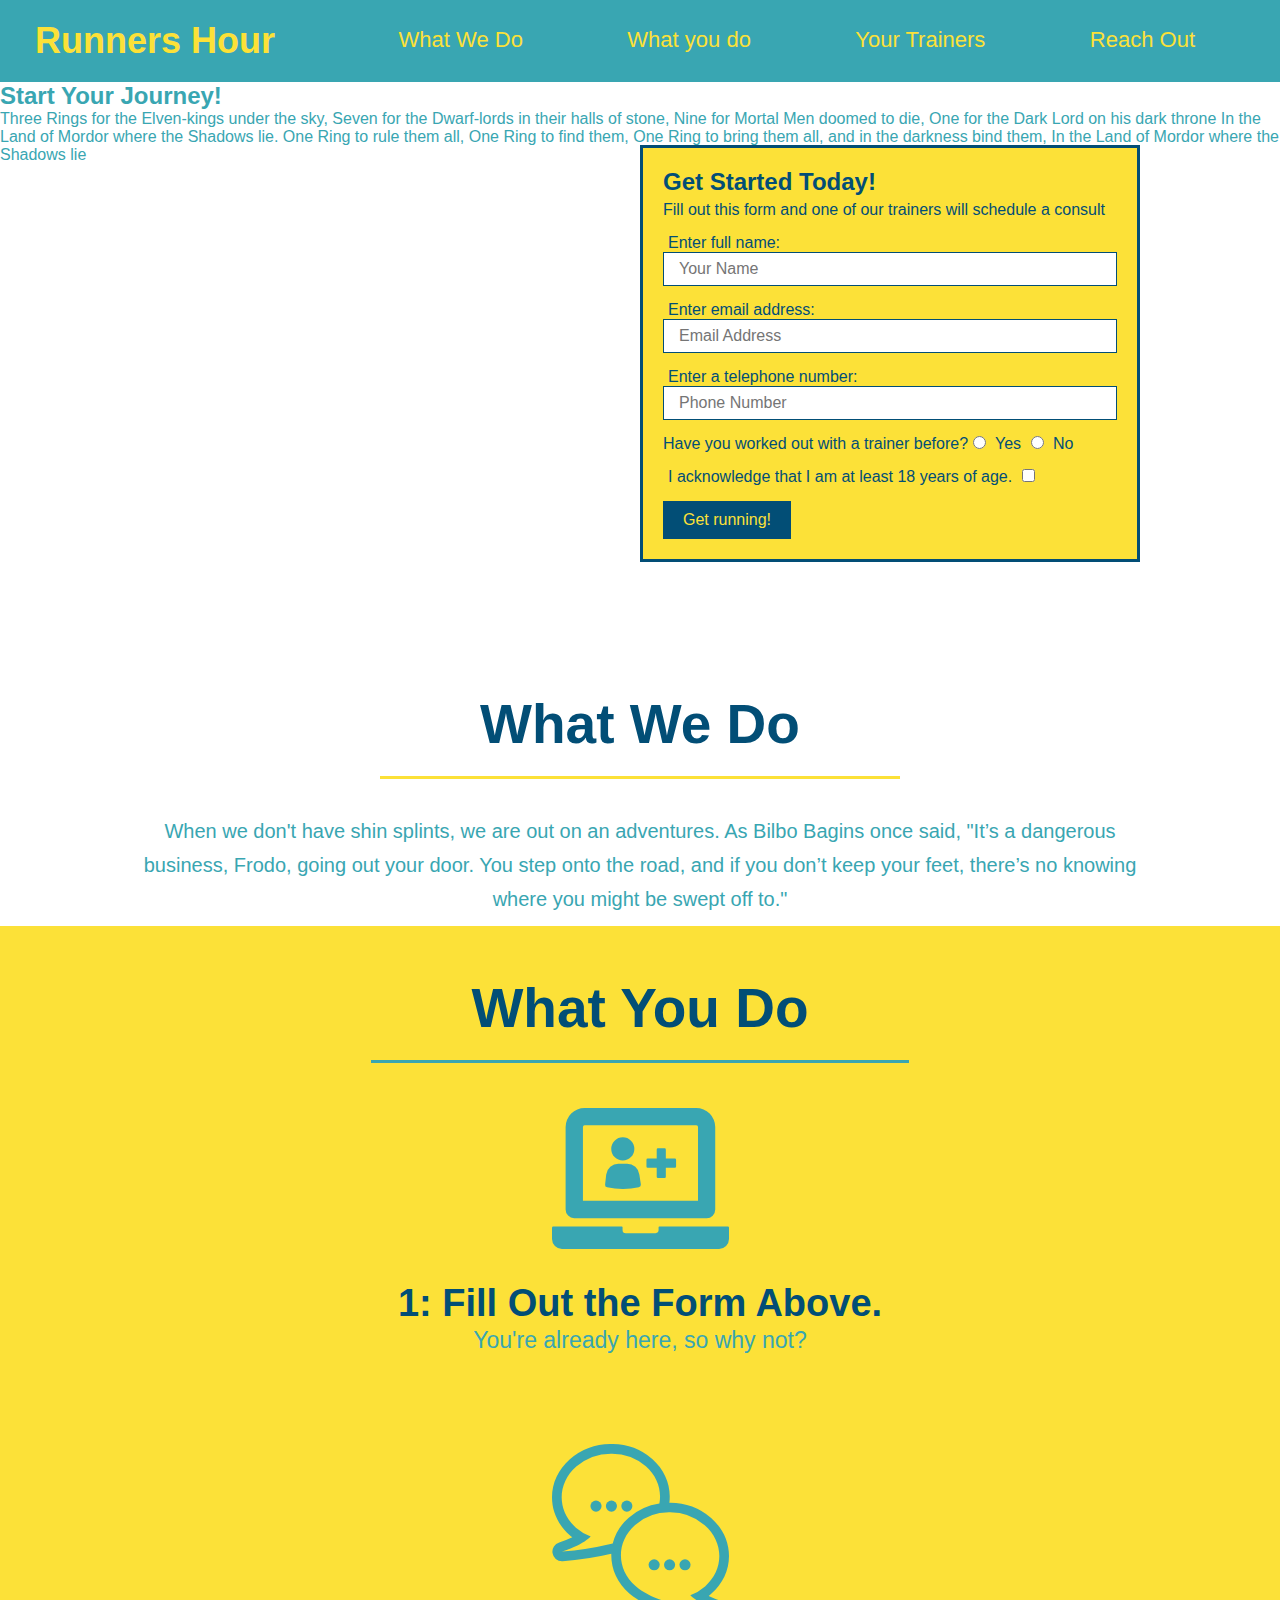
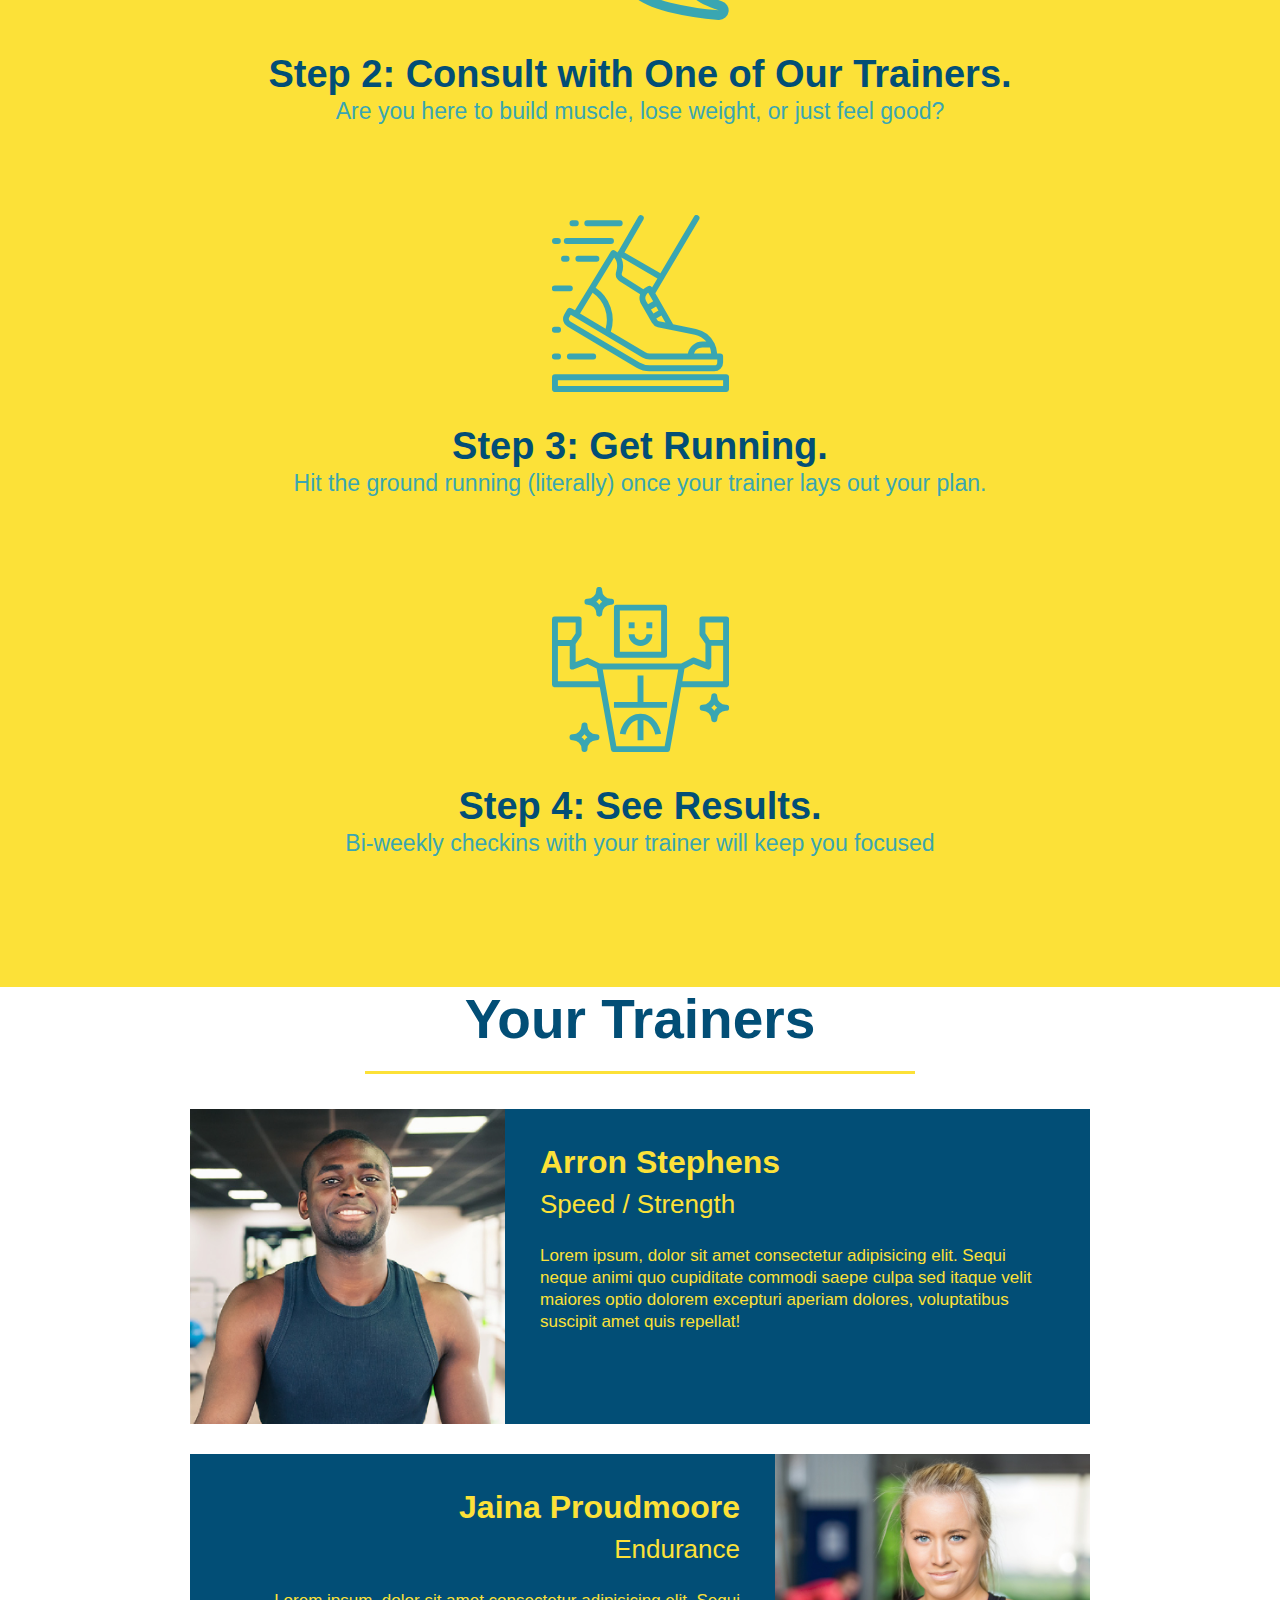
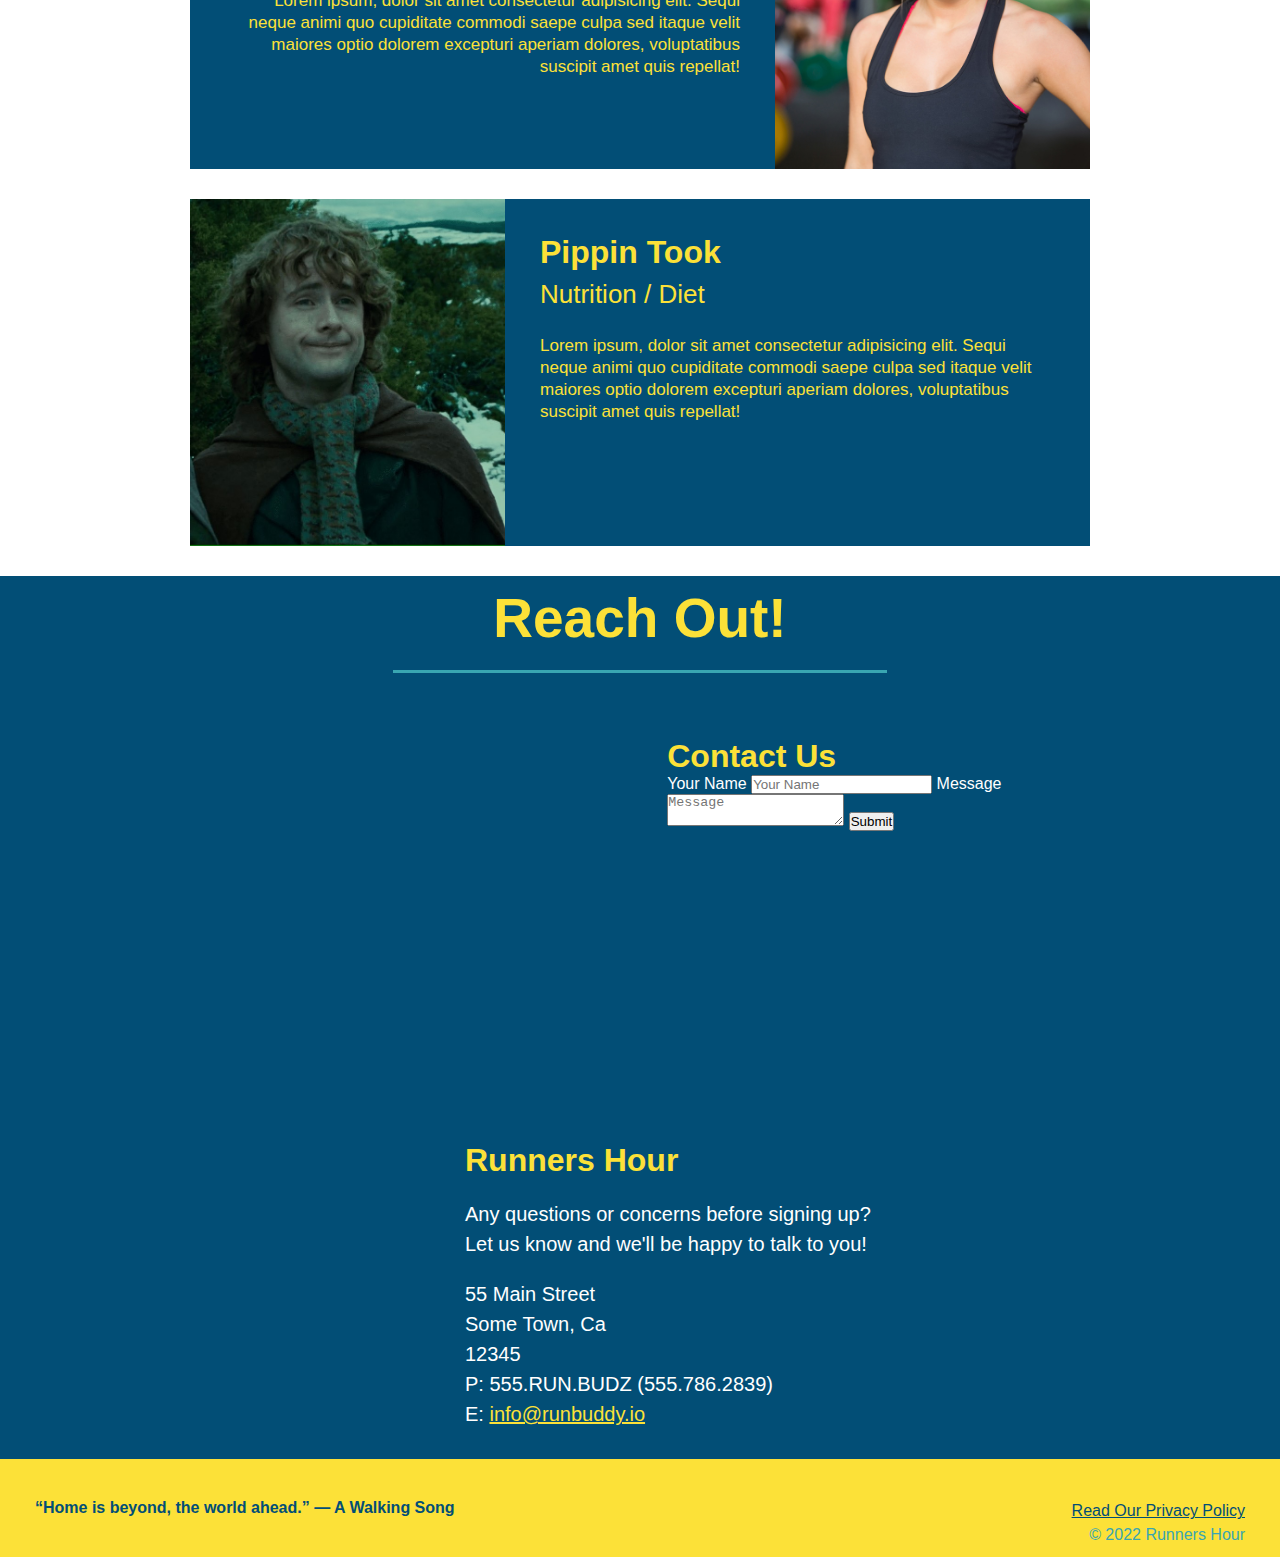
==== index.html @ b9412f2b "add flexbox to header" ====
<!DOCTYPE html>
<html lang="en-US">

  <head>
    <meta charset="UTF-8">
    <title>Runners Hour</title>
    <link rel="stylesheet" href="./assets/css/runStyle.css">
  </head>
  
  <body>
    <header>
      <h1 class="logo" id="runnersHour"><a href="#runnersHour">Runners Hour</a></h1>
      <nav class="nav-bar">
        <!-- Unordered list element -->
        <ul class="nav-links">
          <!-- List item element-->
          <li> <a href="#whatWeDo">What We Do</a></li>
          <li> <a href="#whatYouDo">What you do</a></li>
          <li> <a href="#yourTrainers">Your Trainers</a> </li>
          <li> <a href="#reachOut">Reach Out</a> </li>
        </ul>
      </nav>     
    </header>
    
    <!-- Hero Section-->
    <section class="hero">

      <!--Section added to be left of Hero Form-->
      <div class="hero-cta">
        <h2>Start Your Journey!</h2>
        <p>
          Three Rings for the Elven-kings under the sky, Seven for the Dwarf-lords in their halls of stone, Nine for Mortal Men doomed to die, One for the Dark Lord on his dark throne In the Land of Mordor where the Shadows lie. One Ring to rule them all, One Ring to find them, One Ring to bring them all, and in the darkness bind them, In the Land of Mordor where the Shadows lie
        </p>
      </div>


      <div class="heroForm">
        <h3>Get Started Today!</h3>
        <p>Fill out this form and one of our trainers will schedule a consult</p>
        <!-- Add form element -->
        <form>
          <label for="name">Enter full name:</label>
          <input type="text" placeholder="Your Name" name="name" id="name" class="form-input" />
          <label for="email">Enter email address:</label>
          <input type="text" placeholder="Email Address" name="email" id="email" class="form-input"/>
          <label for="phone">Enter a telephone number:</label>
          <input type="text" placeholder="Phone Number" name="phone" id="phone"class="form-input"/>
          <p>
            Have you worked out with a trainer before?
            <input type="radio" name="trainer-confirm" id="trainer-yes" />
            <label for="trainer-yes">Yes</label>
            <input type="radio" name="trainer-confirm" id="trainer-no" />
            <label for="trainer-no">No</label>
          </p>
          <p>
            <label for="checkbox" >
              I acknowledge that I am at least 18 years of age.
            </label>
            <input type="checkbox" name="age-confirm" id="checkbox" />
          </p>
          <button type="submit">
            Get running!
          </button>
        </form>
      </div>
    </section>
    <!-- End Hero Form section-->
    


    <section class="intro" id="whatWedo">
      <h2 class="sectionTitle primaryBorder">What We Do</h2>
      <p>When we don't have shin splints, we are out on an adventures. As Bilbo Bagins once said, "It’s a dangerous business, Frodo, going out your door. You step onto the road, 
        and if you don’t keep your feet, there’s no knowing where you might be swept off to."
      </p>
    </section>
    
    <!-- Begin What you do Section -->
    <section class="steps" id="whatYoudo">
      <h2 class="sectionTitle secondaryBorder">What You Do</h2>
      <div>
        <img src="./assets/images/step-1.svg" alt="Step 1" />
        <h3><span> 1: Fill Out the Form Above.</span></h3>
        <p>You're already here, so why not?</p>
      </div>
    
      <div>
        <img src="./assets/images/step-2.svg" alt="Step 2" />
        <h3><span>Step 2: Consult with One of Our Trainers.</span></h3>
        <p>Are you here to build muscle, lose weight, or just feel good?</p>
      </div>
    
      <div>
        <img src="./assets/images/step-3.svg" alt="Step 3" />
        <h3><span>Step 3: Get Running.</span></h3>
        <p>Hit the ground running (literally) once your trainer lays out your plan.</p>
      </div>
    
      <div>
        <img src="./assets/images/step-4.svg" alt="Step 4" />
        <h3><span>Step 4: See Results.</span></h3>
        <p>Bi-weekly checkins with your trainer will keep you focused</p>
      </div>
    </section>
    <!--End What you Do -->

    <!--Begin Trainers Section-->
    <section class="trainers" id="yourTrainers">
      <h2 class="sectionTitle primaryBorder">Your Trainers</h2>
      
      <!-- Trainer 1-->
      <article class="trainer">
        <img src="./assets/images/trainer-1.jpg" alt="Arron Stephens in his workout clothes, ready to pump iron" />
        <div class="trainer-bio textLeft">
          <h3>Arron Stephens</h3>
          <h4>Speed / Strength</h4>
          <p>
            Lorem ipsum, dolor sit amet consectetur adipisicing elit. Sequi neque animi quo cupiditate commodi saepe culpa sed
            itaque velit maiores optio dolorem excepturi aperiam dolores, voluptatibus suscipit amet quis repellat!
          </p>
        </div>
      </article>
      
      <!-- Trainer 2-->
      <article class="trainer">
        <div class="trainer-bio textRight">
          <h3>Jaina Proudmoore</h3>
          <h4>Endurance</h4>
          <p>
            Lorem ipsum, dolor sit amet consectetur adipisicing elit. Sequi neque animi quo cupiditate commodi saepe culpa sed
            itaque velit maiores optio dolorem excepturi aperiam dolores, voluptatibus suscipit amet quis repellat!
          </p>
        </div>
        <img src="./assets/images/trainer-2.jpg" alt="Jaina Proudmoore is here to help, ready to run" />
      </article>
      
      <!-- Trainer 3-->
      <article class="trainer">
        <img src="./assets/images/trainer-4.jpg" alt="Pippin judging your daily meal routine" />
        <div class="trainer-bio textLeft">
          <h3>Pippin Took</h3>
          <h4>Nutrition / Diet</h4>
          <p>
            Lorem ipsum, dolor sit amet consectetur adipisicing elit. Sequi neque animi quo cupiditate commodi saepe culpa sed
            itaque velit maiores optio dolorem excepturi aperiam dolores, voluptatibus suscipit amet quis repellat!
          </p>
        </div>
      </article>
    </section>
    <!--End Trainer Section-->

    <!-- Begin Contact Section, Reachout id my-projects-->
    <section class="contact" id="reachOut">
      <h2 class="sectionTitle secondaryBorder">Reach Out!</h2>
      <div class="contactInfo">

        <!--Interactive Map-->
        <iframe src="https://www.google.com/maps/embed?pb=!1m18!1m12!1m3!1d3147.1079747227936!2d-120.42364418397035!3d37.92790791110593!2m3!1f0!2f0!3f0!3m2!1i1024!2i768!4f13.1!3m3!1m2!1s0x8090c49129b6ac57%3A0xb56c7eb95a2cd8bd!2sMain%20St%2C%20California%2095327!5e0!3m2!1sen!2sus!4v1616426329495!5m2!1sen!2sus" 
        width="400" 
        height="400" 
        style="border:0;" 
        allowfullscreen="" 
        loading="lazy">
        </iframe>

        <!--Section for us to contact-->
        <div class="contact-form">
          <h3>Contact Us</h3>
          <form>
             <label for="contact-name">Your Name</label>
             <input type="text" id="contact-name" placeholder="Your Name" />
        
             <label for="contact-message">Message</label>
             <textarea id="contact-message" placeholder="Message"></textarea>
        
             <button type="submit">Submit</button>
            </form>
        </div>
        
        <!--Contact Info-->
        <div>        
          <h3>Runners Hour</h3>
          <p>
            Any questions or concerns before signing up?
          <br />
          Let us know and we'll be happy to talk to you!
          </p>
          <address>
            55 Main Street <br/>
            Some Town, Ca <br/>
            12345<br />
            P: 555.RUN.BUDZ (555.786.2839)<br/>
            E: <a href="mailto:info@runbuddy.io">info@runbuddy.io</a>
          </address>
        </div>

      </div>
    </section>
    <!--End Contact Section-->

    <footer class="footer">
      <h3>“Home is beyond, the world ahead.” — A Walking Song</h3>
      <div>
        <a href="./privacyPolicy.html">Read Our Privacy Policy</a><br />
        &copy; 2022 Runners Hour
      </div>
    </footer>


  </body>

</html>
---- assets/css/runStyle.css ----
/* General format */
* {
  margin: 0;
  padding: 0;
  box-sizing: border-box;
  }


body {
  /* more on this crazy alphanumerical value in a minute! */
  color: #39a6b2;
  font-family: Helvetica, Arial, sans-serif;
}
/*For navagation Bar*/


header {
  padding: 20px 35px;
  background-color: #39a6b2;
  overflow: auto;
  display: flex;
  justify-content: space-between;
  flex-wrap: wrap;
}
header a {
  text-decoration: none;
  color: #fce138;
}

header nav {
  margin: 7px 0;
}

header nav ul li {
  display: inline;
}

header nav ul li a {
  margin: 0 30px;
  font-weight: lighter;
  font-size: 22px;
}

header h1 {
      font-weight: bold;
      font-size: 36px;
      color: #fce138;
      margin: 0;
      
    }



/*Navagation bar pointer and hover*/    
.logo {
cursor: pointer;
}
.nav-links{
    list-style: none;
}
.nav-links li {
    display: inline-block;
    padding: 0px 20px;
}
.nav-links li a {
    transition: all 0.3s ease 0s;
}
.nav-links li a:hover {
    color: #0088a9;
}


/* End Navagation bar*/

/*Hero Section formating*/

.hero {
  background-image: url("C:/Users/Alex_/Desktop/Boot Camp/First-Repo/assets/images/hero-bg.jpg");
  height: 600px;
  background-size: cover;
  background-position: center;
  position: relative;
}

/* Hero Form */
.heroForm{
  border: 3px solid #024e76;
  background-color: #fce138;
  padding: 20px;
  width: 500px;
  color: #024e76;
  position: absolute;
  bottom: 120px;
  right: 140px;
}
.heroForm h3 {
  font-size: 24px;
  margin: 0;
}

.heroForm p {
  margin: 5px 0 15px 0;
}

.form-input {
  border: 1px solid #024e76;
  display: block;
  padding: 7px 15px;
  font-size: 16px;
  color: #024e76;
  width: 100%;
  margin-bottom: 15px;
}

.heroForm label {
  margin: 0 5px;
}

.heroForm button {
  color: #fce138;
  background-color: #024e76;
  border: none;
  padding: 10px 20px;
  font-size: 16px;
  cursor: pointer;
  transition: all 0.3s ease 0s;
}

.heroForm button:hover {
  color: green;
}
/* End Hero form */

/*Body  formating */

/*what we do*/

.intro {
  text-align: center;
  overflow: auto;
  padding: 10px 10px;
}
  .intro p {
    line-height: 1.7;
    color: #39a6b2;
    width: 80%;
    font-size: 20px;
    margin: 0 auto;
  }
/*End What we do*/
.sectionTitle {
  font-size: 55px;
  color: #024e76;
  margin-bottom: 35px;
  padding: 0 100px 20px 100px;
  display: inline-block;
  border-bottom: 3px solid;
}

.primaryBorder {
  border-color: #fce138;
}

.secondaryBorder {
  border-color: #39a6b2;
}
/* What you do */

.steps {
  text-align: center;
  background: #fce138;
  padding: 50px 50px;
}
.steps div {
  margin-bottom: 80px;
}

.steps img {
  width: 15%;
  margin: 10px 0;
}

.steps h3 {
  color: #024e76;
  font-size: 46px;
  margin-top: 10px;
}

.steps p {
  color: #39a6b2;
  font-size: 23px;
}

.steps span {
  font-size: 38px;
}

/* Trainers */

.trainers {
  text-align: center;
}

.trainer {
  width: 900px;
  margin: 0 auto 30px auto;
  background: #024e76;
  color: #fce138;
  overflow: auto;
}

.trainer img {
  width: 35%;
  float: left;
}

.trainer-bio {
  padding: 35px;
  float: left;
  width: 65%;
}

.textLeft {
  text-align: left;
}

.textRight {
  text-align: right;
  
}

.trainer-bio h3 {
  font-size: 32px;
  margin-bottom: 8px;
}

.trainer-bio h4 {
  font-weight: lighter;
  font-size: 26px;
  margin-bottom: 25px;
}

.trainer-bio p {
  font-size: 17px;
  line-height: 1.3;
}

/* contact section */
.contact {
  text-align: center;
  background: #024e76;
  padding: 10px 10px;
}
.contact h2 {
  color: #fce138;
}

.contactInfo iframe {
  width: 400px;
  height: 400px;
}
.contactInfo div {
  width: 410px;
  display: inline-block;
  vertical-align: top;
  text-align: left;
  margin: 30px 0 0 60px;
  color: white;
}

.contactInfo h3 {
  color: #fce138;
  font-size: 32px;
}

.contactInfo p, .contactInfo address {
  margin: 20px 0;
  line-height: 1.5;
  font-size: 20px;
  font-style: normal;
}

.contactInfo a {
  color: #fce138;
}

/* REACH OUT STYLES END */


/* End Body formating */


/* Footer formating */
footer {
    background: #fce138;
    width: 100%;
    padding: 40px 35px;
  }

  footer h3 {
    display: inline;
    color: #024e76;
    font-size: 16px;
    margin: 0;
  }

  footer div {
    float: right;
    line-height: 1.5;
    text-align: right;
  }
  footer a {
    color: #024e76;
  }
/* End Footer*/
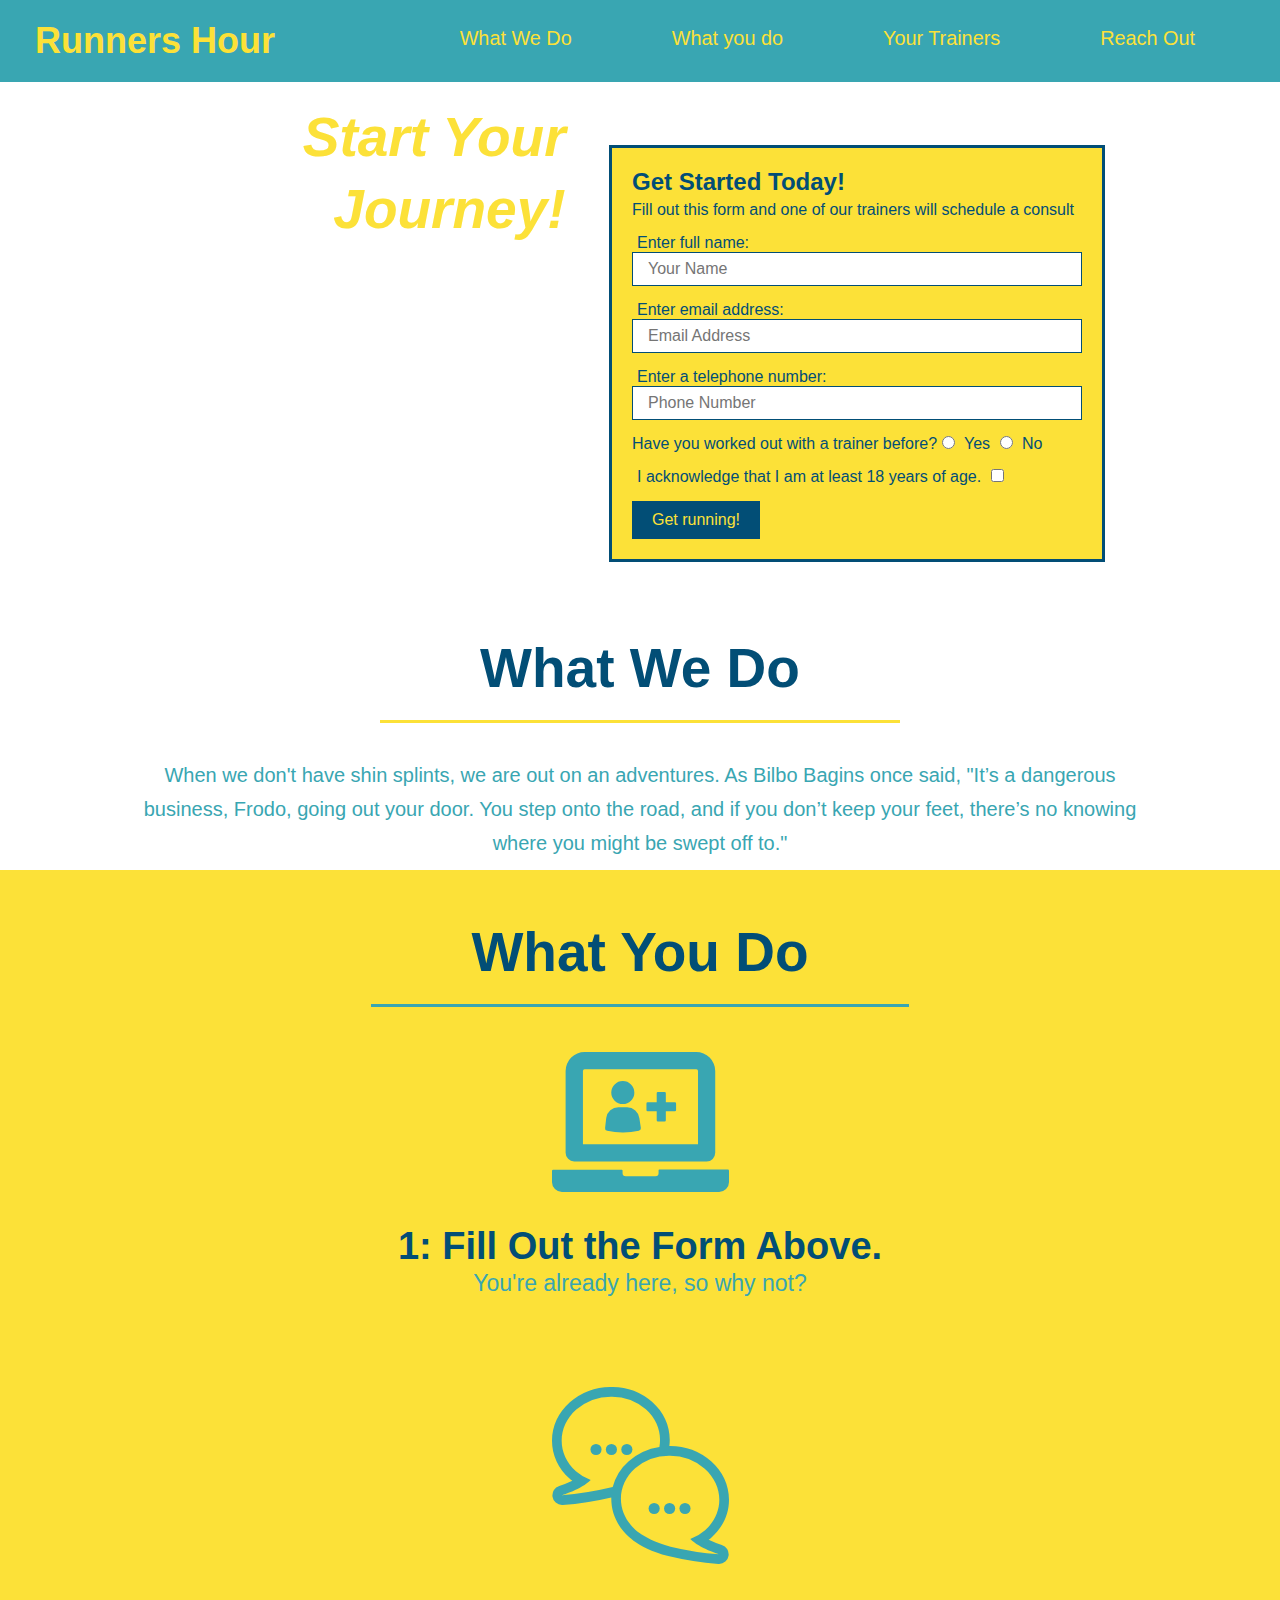
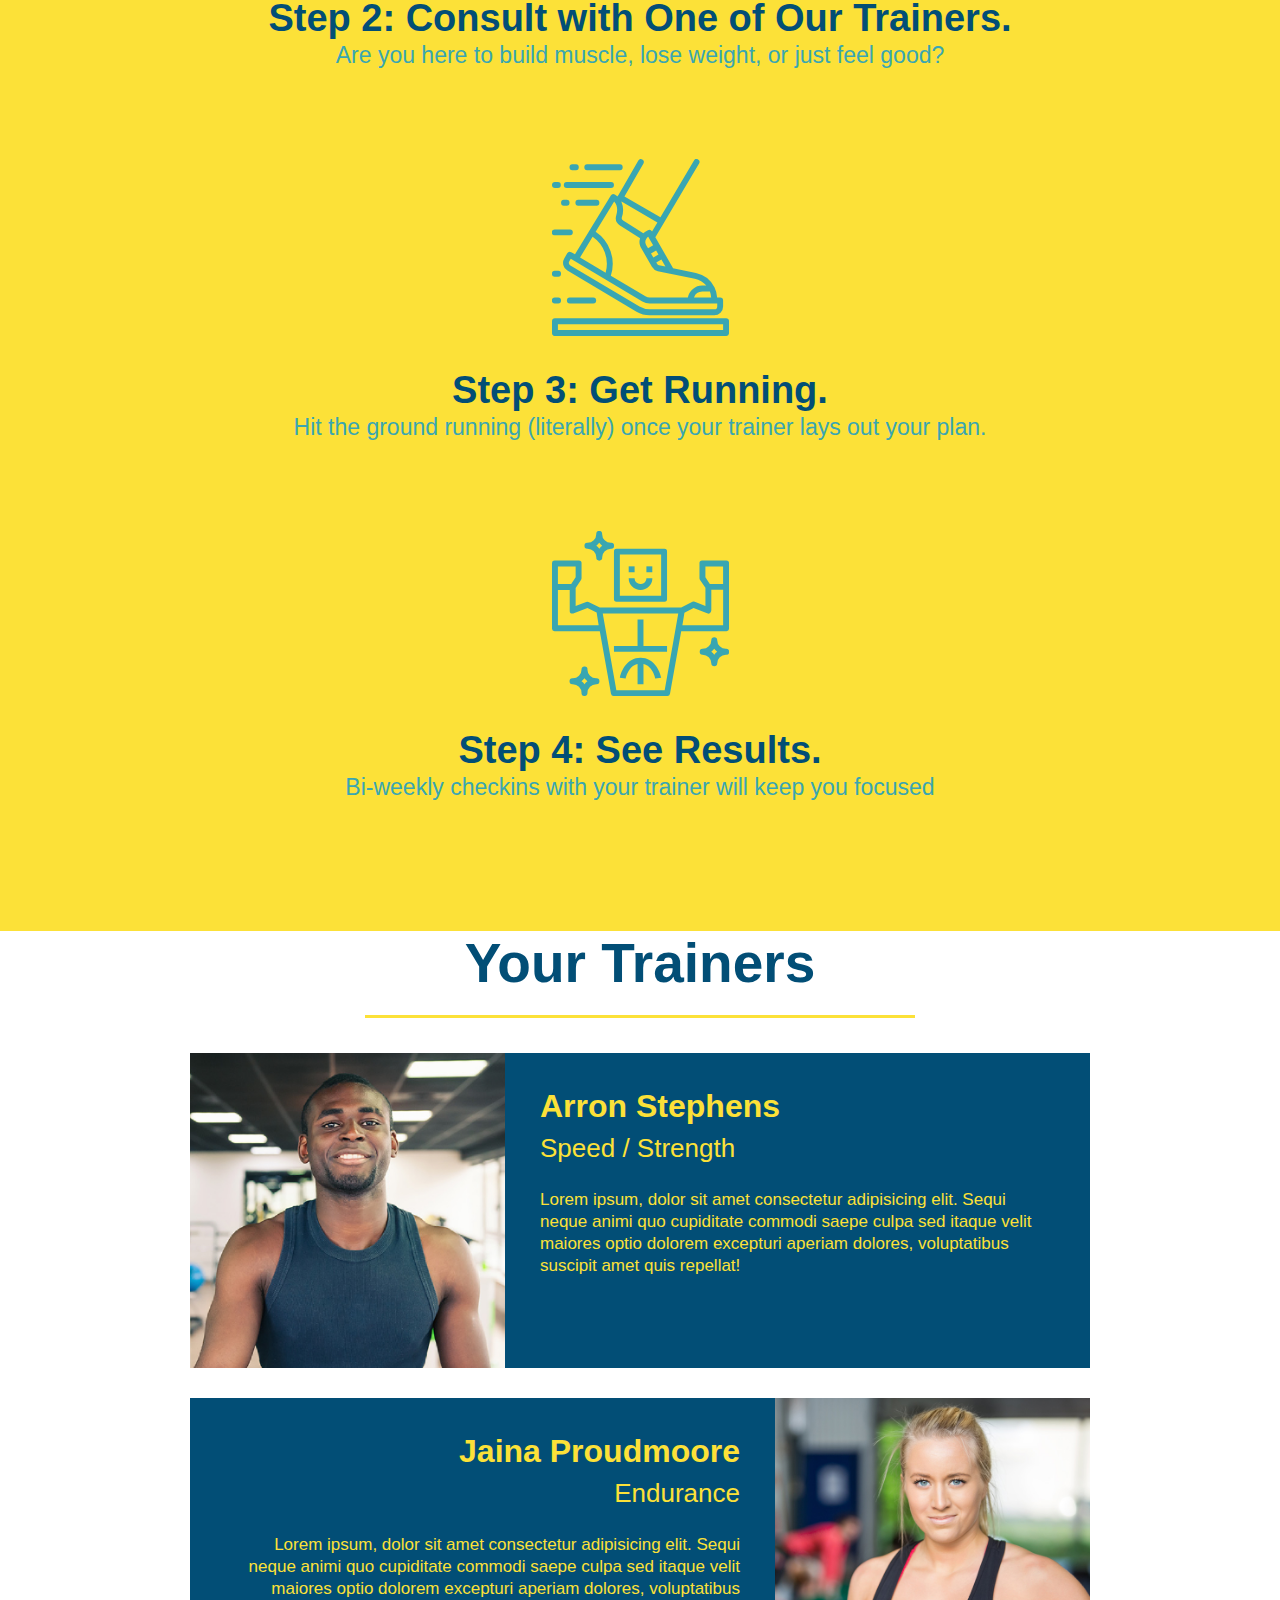
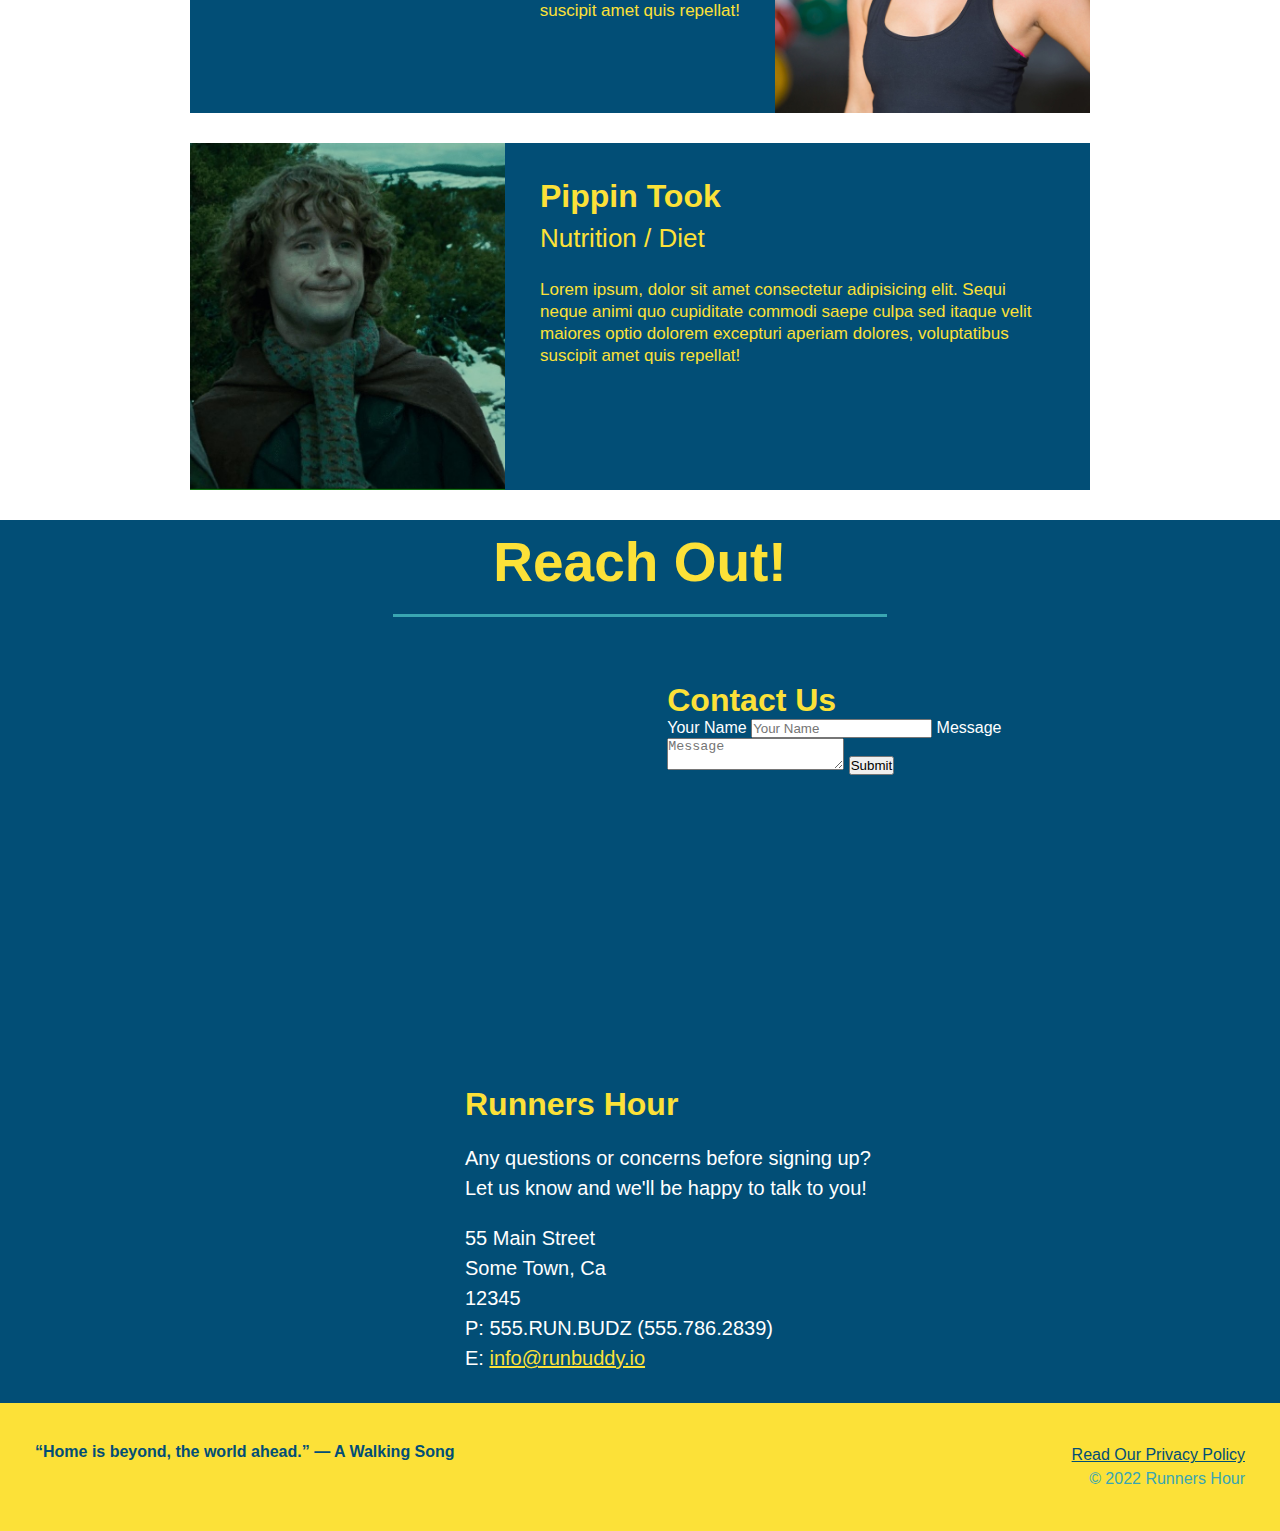
==== commit d5543fb1: "add flexbox to the hero" ====
--- a/index.html
+++ b/index.html
@@ -133,7 +133,7 @@
         </div>
         <img src="./assets/images/trainer-2.jpg" alt="Jaina Proudmoore is here to help, ready to run" />
       </article>
-      
+
       <!-- Trainer 3-->
       <article class="trainer">
         <img src="./assets/images/trainer-4.jpg" alt="Pippin judging your daily meal routine" />
@@ -199,7 +199,7 @@
     <!--End Contact Section-->
 
     <footer class="footer">
-      <h3>“Home is beyond, the world ahead.” — A Walking Song</h3>
+      <h2>“Home is beyond, the world ahead.” — A Walking Song</h2>
       <div>
         <a href="./privacyPolicy.html">Read Our Privacy Policy</a><br />
         &copy; 2022 Runners Hour
--- a/assets/css/runStyle.css
+++ b/assets/css/runStyle.css
@@ -31,14 +31,19 @@
   margin: 7px 0;
 }
 
-header nav ul li {
-  display: inline;
-}
+header nav ul {
+  display: flex;
+  flex-wrap: wrap;
+  justify-content: space-between;
+  align-items: center;
+  list-style: none;
+}
+
 
 header nav ul li a {
   margin: 0 30px;
   font-weight: lighter;
-  font-size: 22px;
+  font-size: 1.55vw;
 }
 
 header h1 {
@@ -76,22 +81,35 @@
 
 .hero {
   background-image: url("C:/Users/Alex_/Desktop/Boot Camp/First-Repo/assets/images/hero-bg.jpg");
-  height: 600px;
   background-size: cover;
   background-position: center;
-  position: relative;
-}
+  padding: 20px;
+  display: flex;
+  justify-content: center;
+  flex-wrap: wrap;
+}
+  .hero-cta {
+    width: 35%;
+    text-align: right;
+    margin: 3.5;
+    color: #fff;
+    font-size: 18px;
+    line-height: 1.3;
+  }
+    .hero-cta h2 {
+      font-style: italic;
+      font-size: 55px;
+      color: #fce138;
+    }
 
 /* Hero Form */
 .heroForm{
   border: 3px solid #024e76;
   background-color: #fce138;
   padding: 20px;
-  width: 500px;
   color: #024e76;
-  position: absolute;
-  bottom: 120px;
-  right: 140px;
+  width: 40%;
+  margin: 3.5%;
 }
 .heroForm h3 {
   font-size: 24px;
@@ -295,17 +313,18 @@
     background: #fce138;
     width: 100%;
     padding: 40px 35px;
-  }
-
-  footer h3 {
-    display: inline;
+    display: flex;
+    justify-content: space-between;
+    flex-wrap: wrap;
+  }
+
+  footer h2 {
     color: #024e76;
     font-size: 16px;
     margin: 0;
   }
 
   footer div {
-    float: right;
     line-height: 1.5;
     text-align: right;
   }
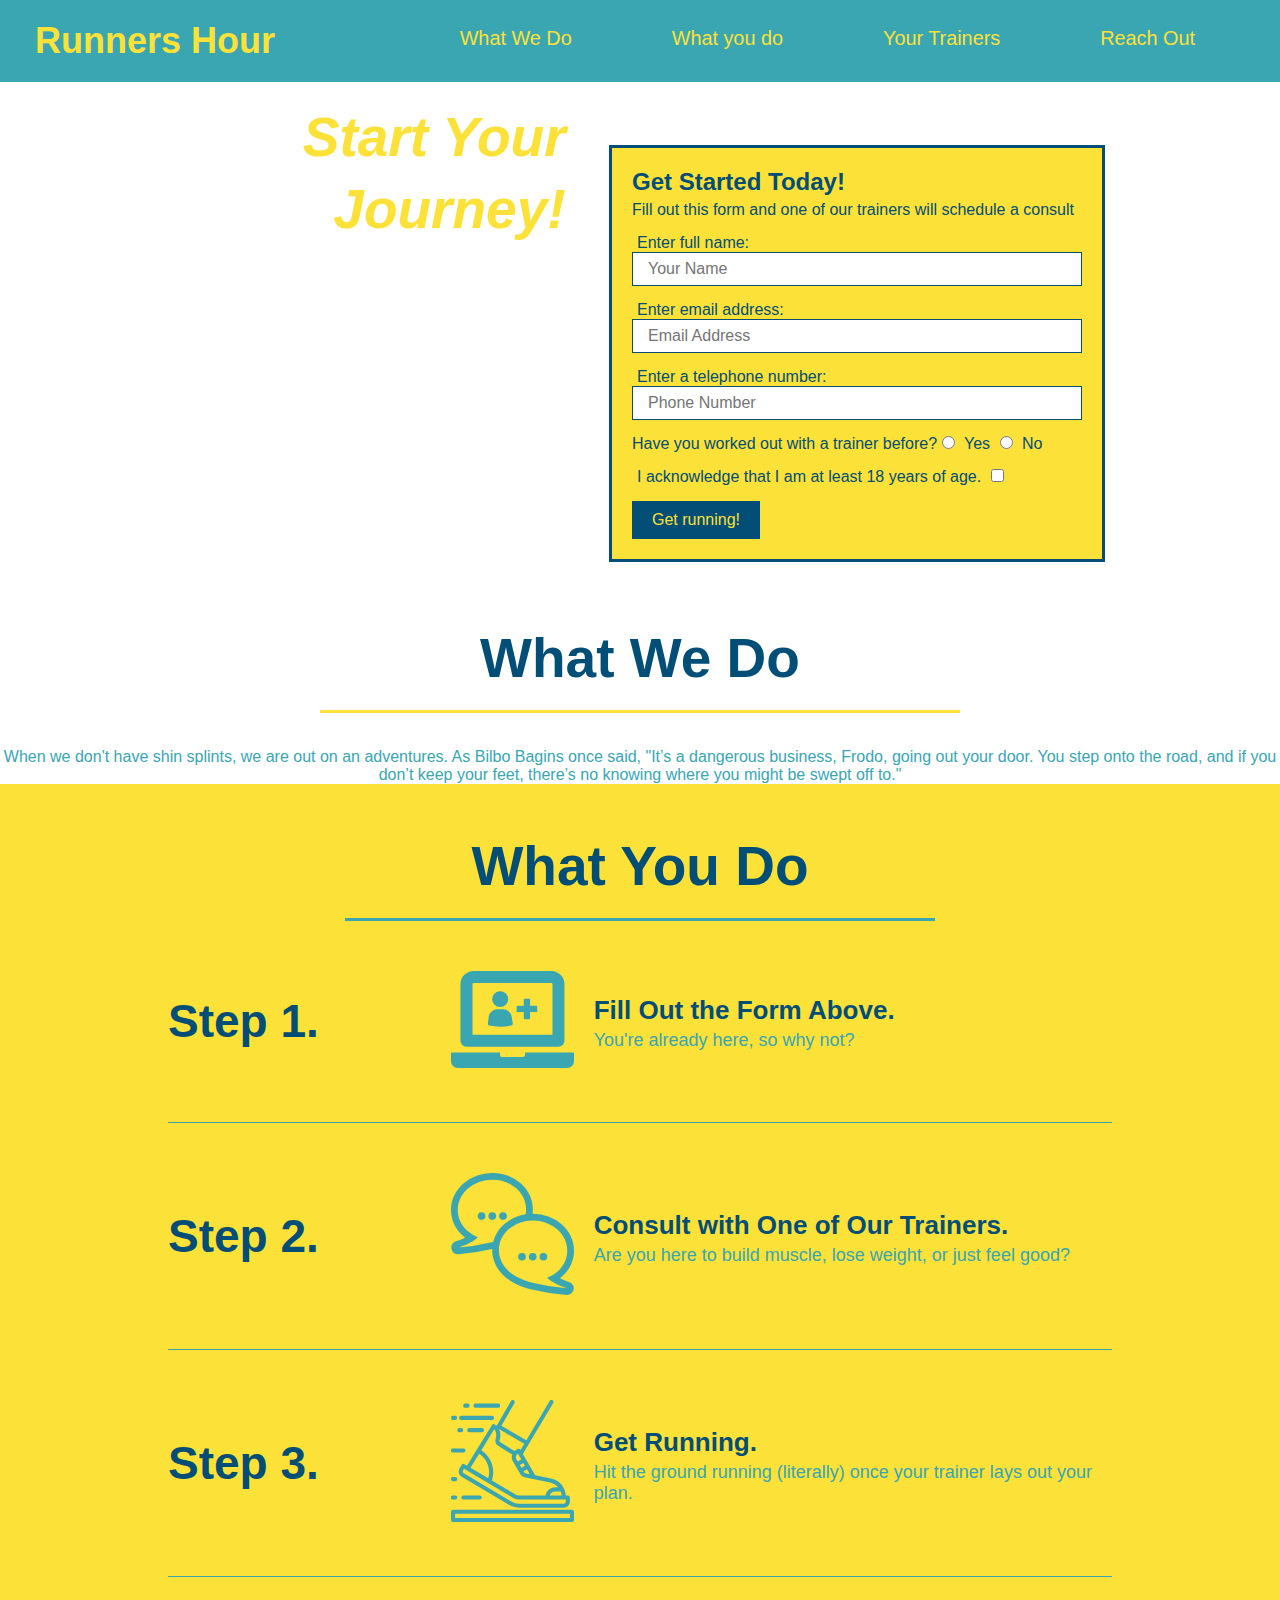
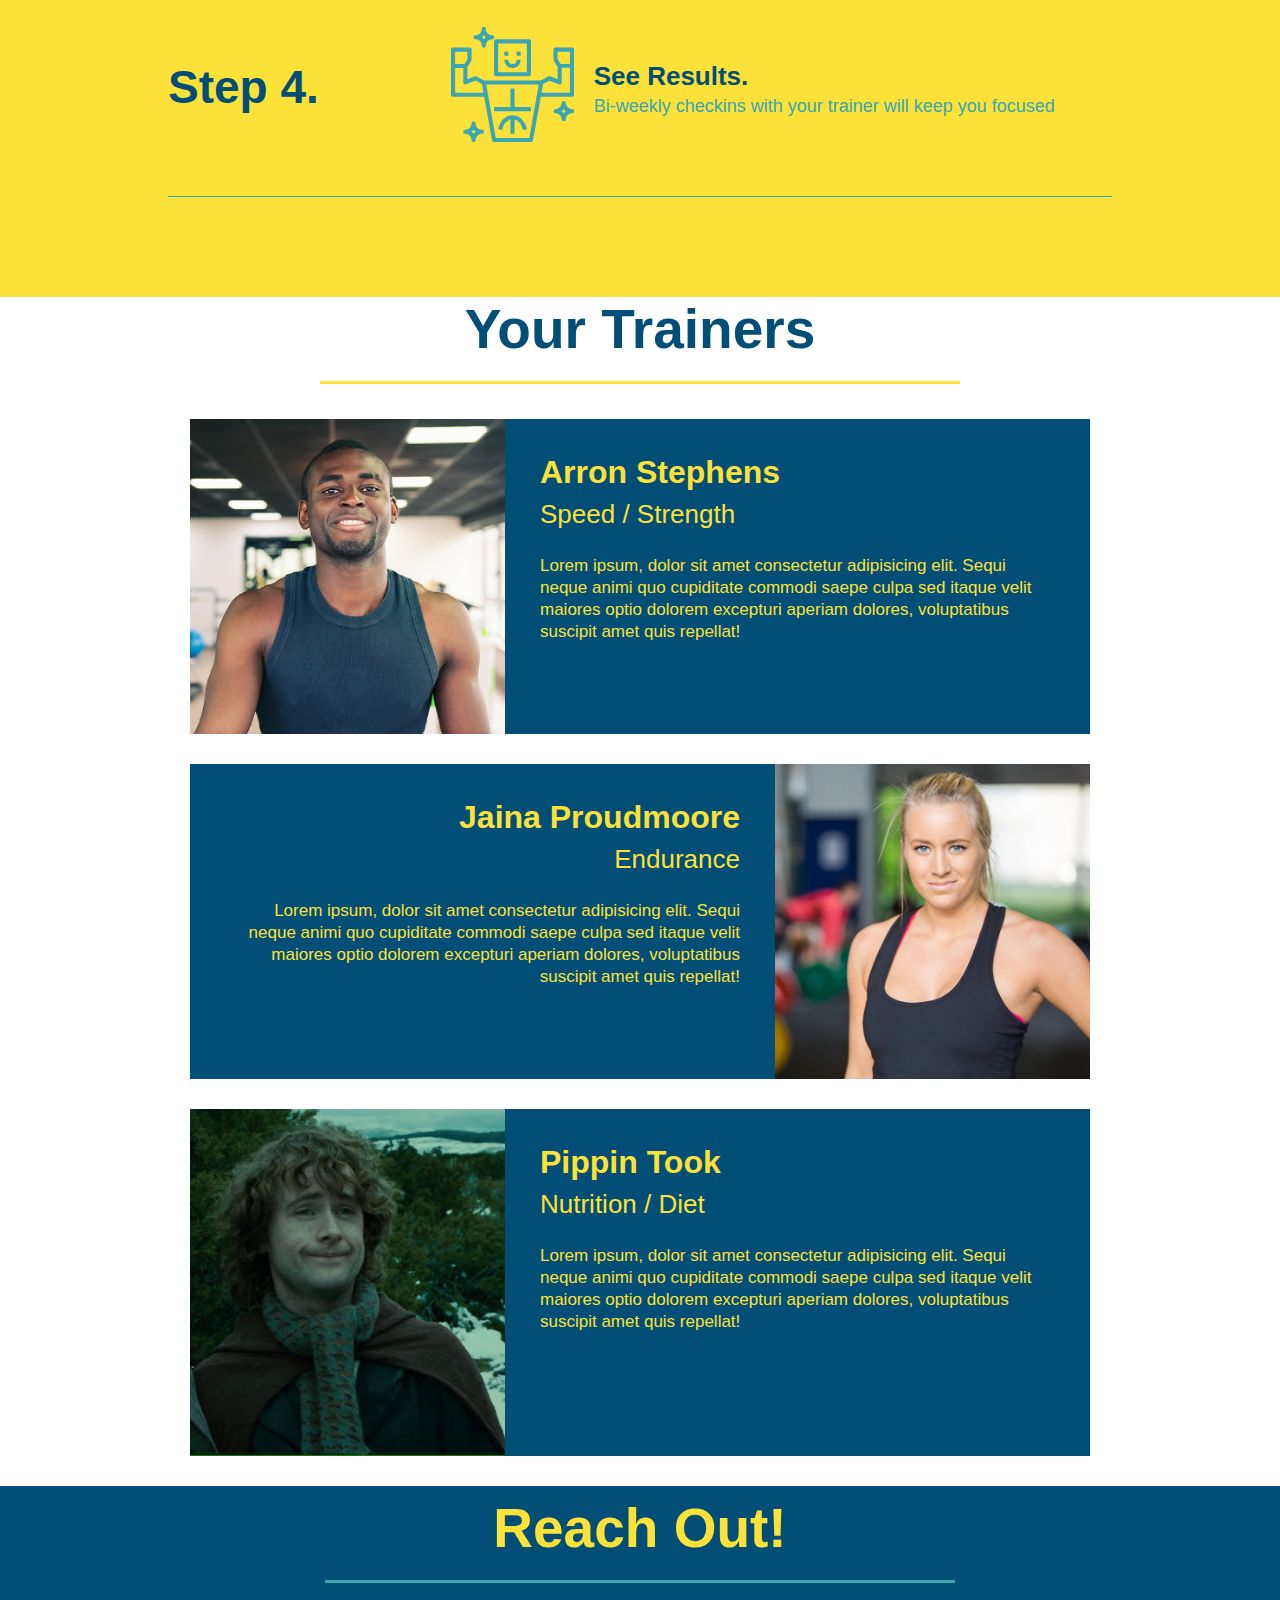
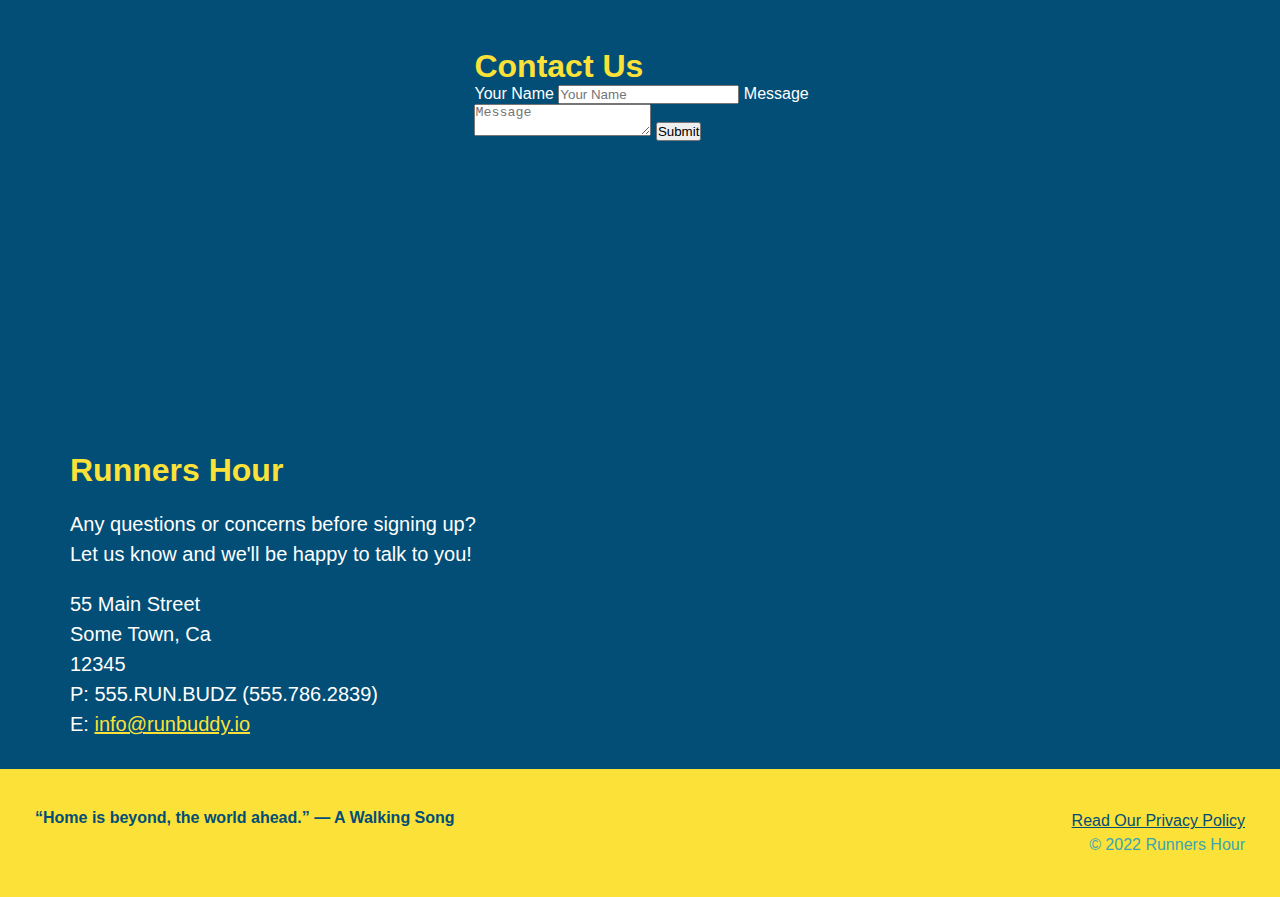
==== commit 7157255e: "add flexbox to the steps" ====
--- a/index.html
+++ b/index.html
@@ -69,37 +69,69 @@
 
 
     <section class="intro" id="whatWedo">
-      <h2 class="sectionTitle primaryBorder">What We Do</h2>
-      <p>When we don't have shin splints, we are out on an adventures. As Bilbo Bagins once said, "It’s a dangerous business, Frodo, going out your door. You step onto the road, 
-        and if you don’t keep your feet, there’s no knowing where you might be swept off to."
-      </p>
+      <div class="flex-row">
+        <h2 class="sectionTitle primaryBorder">What We Do</h2>
+      </div>
+      <div class="flex-row">
+        <p>When we don't have shin splints, we are out on an adventures. As Bilbo Bagins once said, "It’s a dangerous business, Frodo, going out your door. You step onto the road, 
+          and if you don’t keep your feet, there’s no knowing where you might be swept off to."
+        </p>
+    </div>
     </section>
     
     <!-- Begin What you do Section -->
     <section class="steps" id="whatYoudo">
       <h2 class="sectionTitle secondaryBorder">What You Do</h2>
-      <div>
-        <img src="./assets/images/step-1.svg" alt="Step 1" />
-        <h3><span> 1: Fill Out the Form Above.</span></h3>
-        <p>You're already here, so why not?</p>
-      </div>
-    
-      <div>
-        <img src="./assets/images/step-2.svg" alt="Step 2" />
-        <h3><span>Step 2: Consult with One of Our Trainers.</span></h3>
-        <p>Are you here to build muscle, lose weight, or just feel good?</p>
-      </div>
-    
-      <div>
-        <img src="./assets/images/step-3.svg" alt="Step 3" />
-        <h3><span>Step 3: Get Running.</span></h3>
-        <p>Hit the ground running (literally) once your trainer lays out your plan.</p>
-      </div>
-    
-      <div>
-        <img src="./assets/images/step-4.svg" alt="Step 4" />
-        <h3><span>Step 4: See Results.</span></h3>
-        <p>Bi-weekly checkins with your trainer will keep you focused</p>
+      <div class="step">
+        <h3>Step 1.</h3>
+        <div class="step-info">
+          <div class="step-image">
+            <img src="./assets/images/step-1.svg" alt="Step 1" />
+          </div>
+          <div class="step-text">
+            <h4><span>Fill Out the Form Above.</span></h4>
+            <p>You're already here, so why not?</p>
+          </div>
+        </div>
+      </div>
+    
+      <div class="step">
+        <h3>Step 2.</h3>
+        <div class="step-info">
+          <div class="step-image">
+            <img src="./assets/images/step-2.svg" alt="Step 2" />
+          </div>
+          <div class="step-text">
+            <h4><span>Consult with One of Our Trainers.</span></h4>
+            <p>Are you here to build muscle, lose weight, or just feel good?</p>
+          </div>
+        </div>
+      </div>
+    
+      <div class="step">
+        <h3>Step 3.</h3>
+        <div class="step-info">
+            <Div class="step-image">
+              <img src="./assets/images/step-3.svg" alt="Step 3" />
+            </Div>
+            <div class="step-text">
+              <h4><span>Get Running.</span></h4>
+              <p>Hit the ground running (literally) once your trainer lays out your plan.</p>
+            </div>
+        </div>
+      </div>
+    
+      <div class="step">
+        <h3>Step 4.</h3>
+        <div class="step-info">
+          <div class="step-image">
+            <img src="./assets/images/step-4.svg" alt="Step 4" />
+          </div>
+          <div class="step-text">
+              <h4><span>See Results.</span></h4>
+              <p>Bi-weekly checkins with your trainer will keep you focused</p>
+          </div>
+        </div>
       </div>
     </section>
     <!--End What you Do -->
--- a/assets/css/runStyle.css
+++ b/assets/css/runStyle.css
@@ -152,27 +152,18 @@
 /*Body  formating */
 
 /*what we do*/
-
-.intro {
+.intro p {
   text-align: center;
-  overflow: auto;
-  padding: 10px 10px;
-}
-  .intro p {
-    line-height: 1.7;
-    color: #39a6b2;
-    width: 80%;
-    font-size: 20px;
-    margin: 0 auto;
-  }
+}
 /*End What we do*/
 .sectionTitle {
   font-size: 55px;
   color: #024e76;
-  margin-bottom: 35px;
-  padding: 0 100px 20px 100px;
-  display: inline-block;
   border-bottom: 3px solid;
+  padding-bottom: 20px;
+  text-align: center;
+  margin: 0 auto 35px auto;
+  width: 50%;
 }
 
 .primaryBorder {
@@ -185,38 +176,63 @@
 /* What you do */
 
 .steps {
-  text-align: center;
   background: #fce138;
   padding: 50px 50px;
 }
-.steps div {
-  margin-bottom: 80px;
-}
-
-.steps img {
-  width: 15%;
-  margin: 10px 0;
-}
-
-.steps h3 {
+
+.step {
+  margin: 50px auto;
+  padding-bottom: 50px;
+  width: 80%;
+  border-bottom: 1px solid #39a6b2;
+  display: flex;
+  flex-wrap: wrap;
+  align-items: center;
+  justify-content: space-between;
+}
+
+.step-text {
+  flex: 12;
+}
+
+.step-image {
+  max-width: 100%;
+}
+
+.step h3 {
   color: #024e76;
   font-size: 46px;
-  margin-top: 10px;
-}
-
-.steps p {
+  flex: 1 30%;
+}
+
+.step-text p {
   color: #39a6b2;
-  font-size: 23px;
-}
-
-.steps span {
-  font-size: 38px;
-}
+  font-size: 18px;
+}
+
+.step-info {
+  flex: 2 70%;
+  display: flex;
+  flex-wrap: wrap;
+  align-items: center;
+}
+
+.step-text h4 {
+  font-size: 26px;
+  line-height: 1.5;
+  color: #024e76;
+}
+
+.step-image {
+  flex: 1 12%;
+  margin-right: 20px;
+}
+
 
 /* Trainers */
 
 .trainers {
-  text-align: center;
+
 }
 
 .trainer {
@@ -265,7 +281,6 @@
 
 /* contact section */
 .contact {
-  text-align: center;
   background: #024e76;
   padding: 10px 10px;
 }
@@ -300,6 +315,10 @@
 
 .contactInfo a {
   color: #fce138;
+}
+
+.flex-row {
+  display: flex;
 }
 
 /* REACH OUT STYLES END */
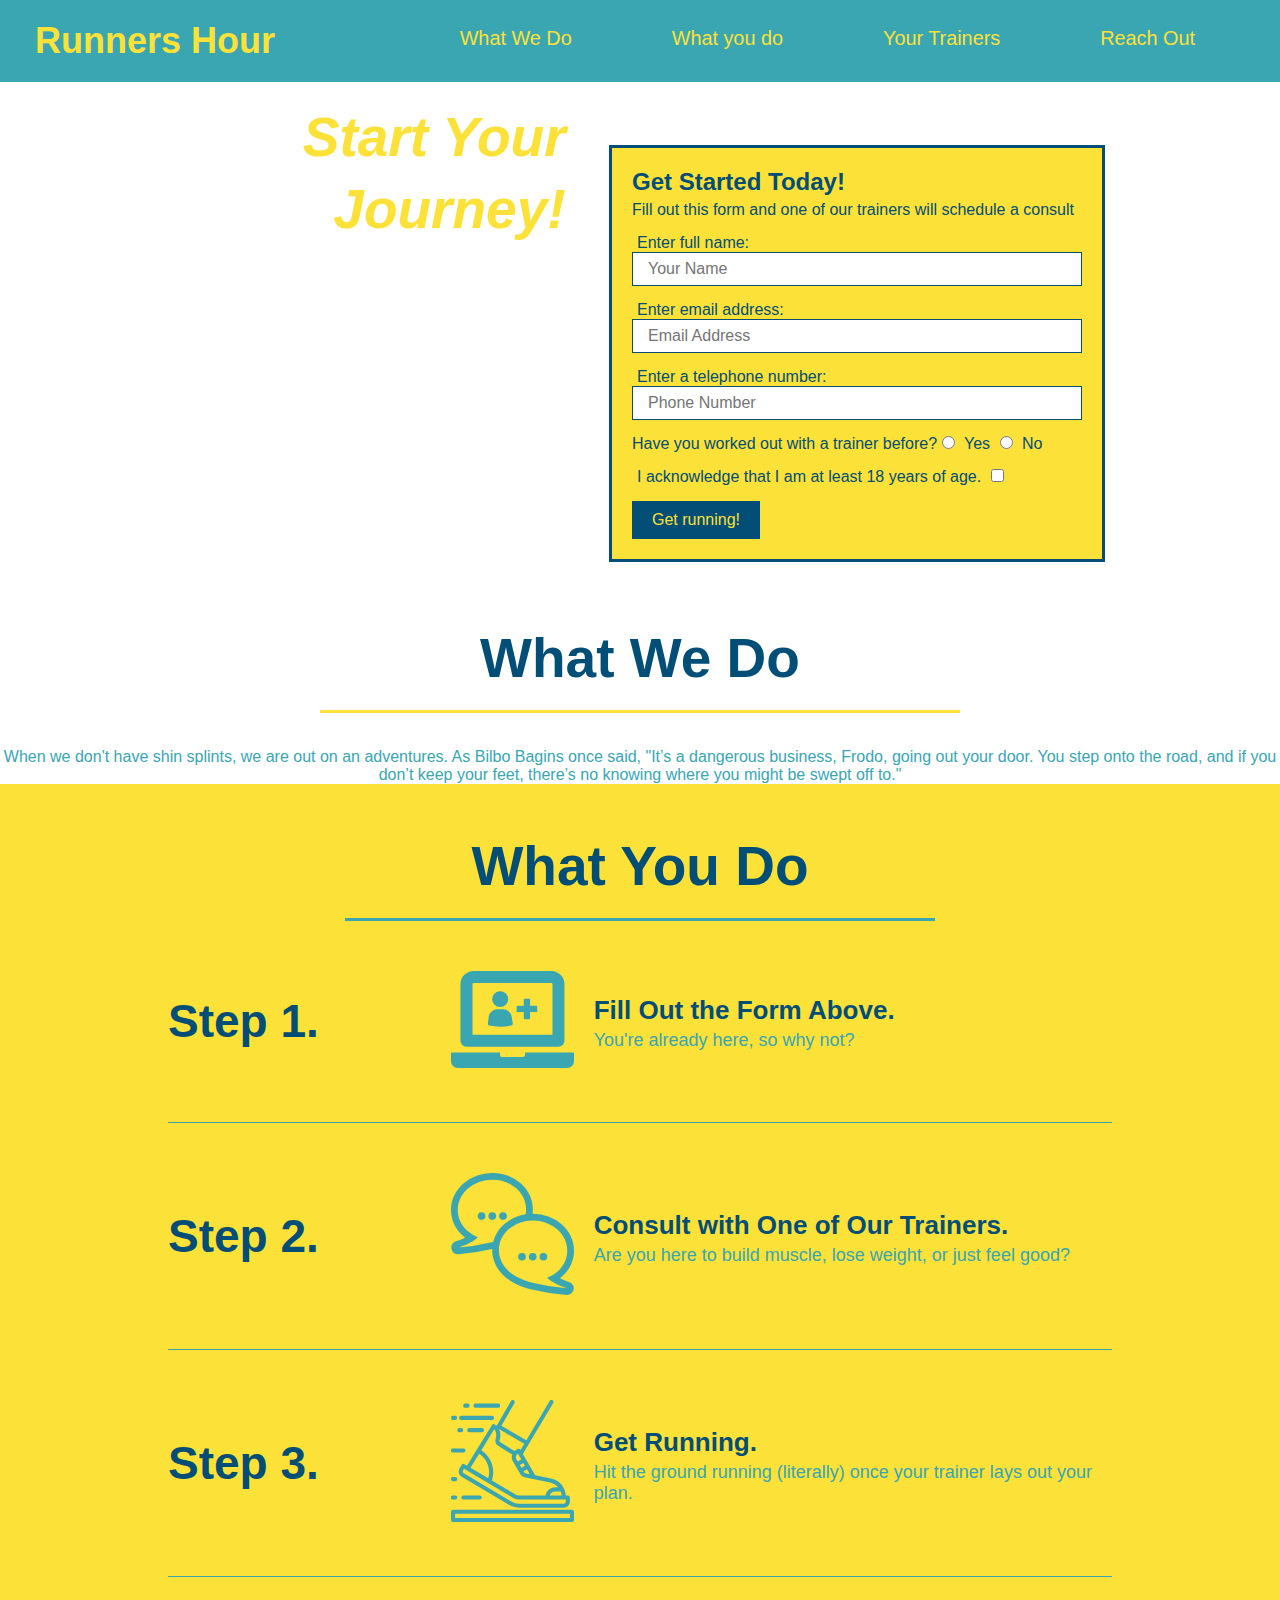
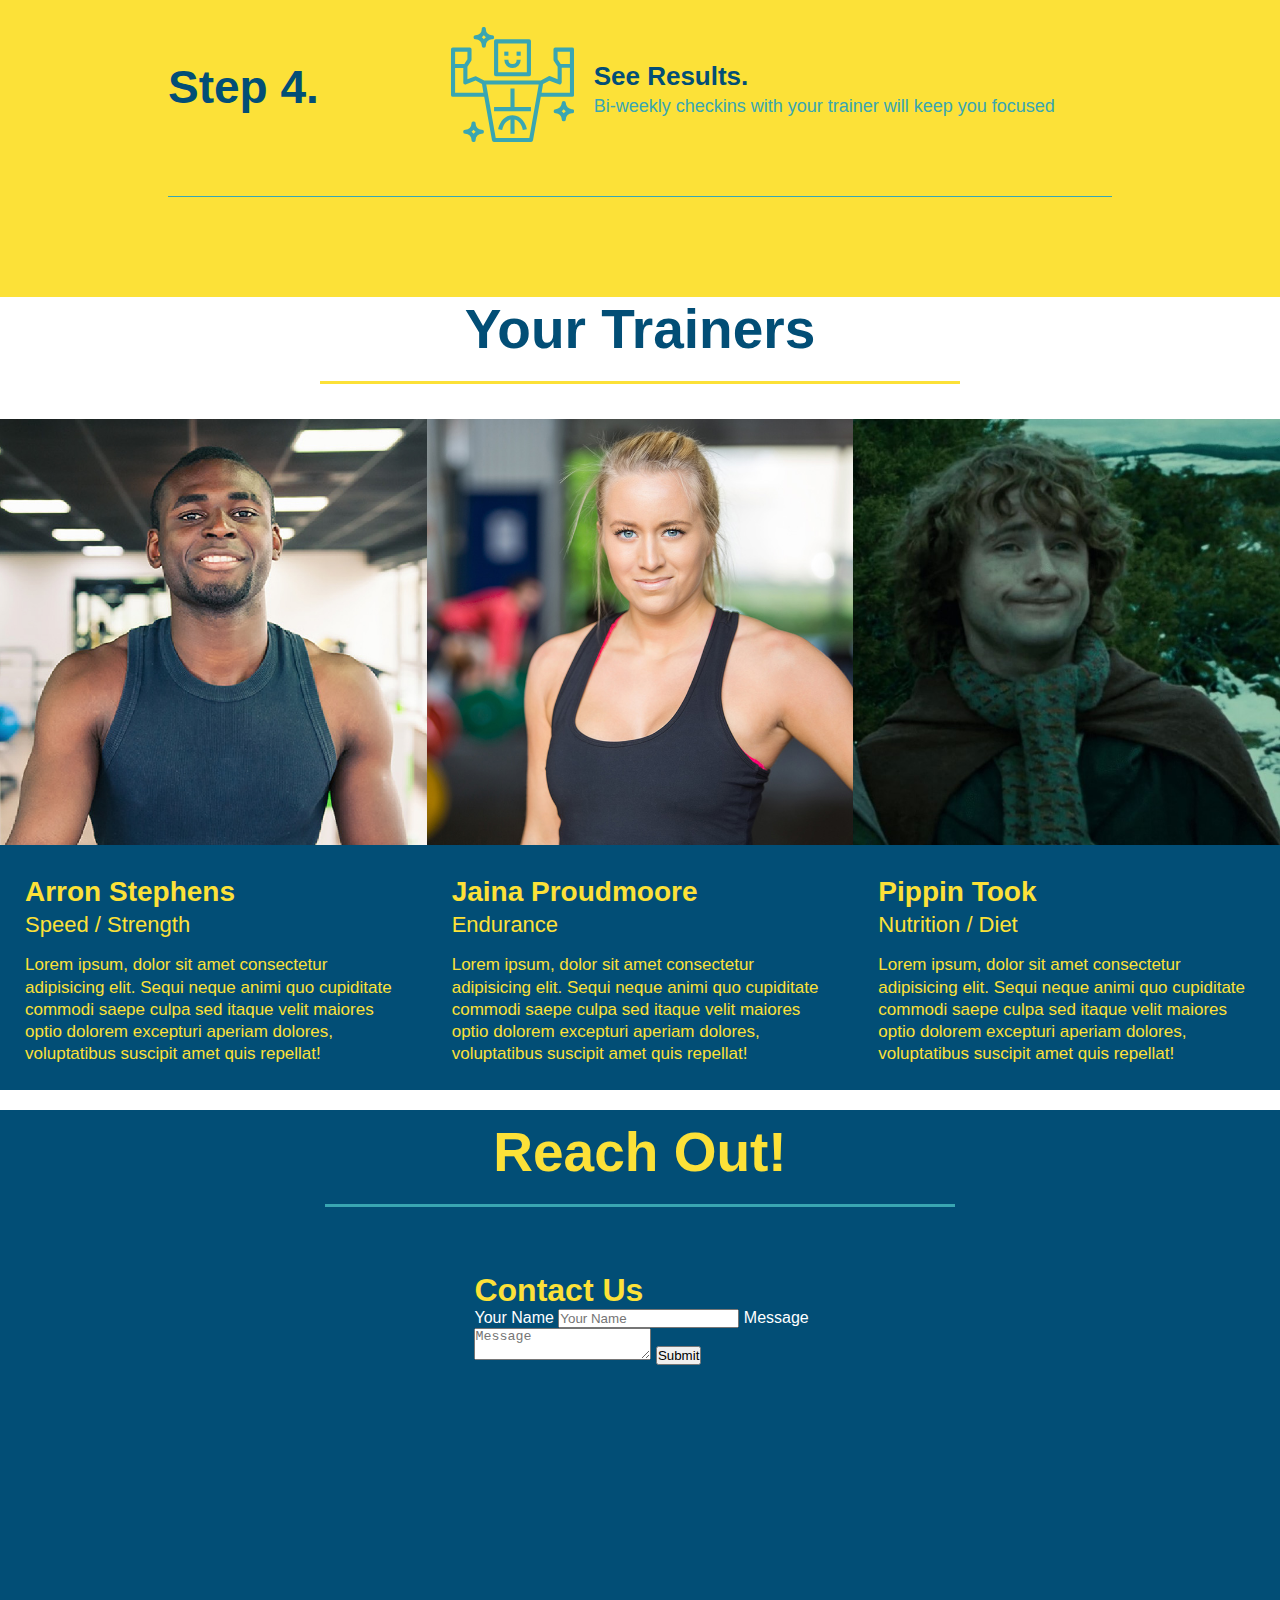
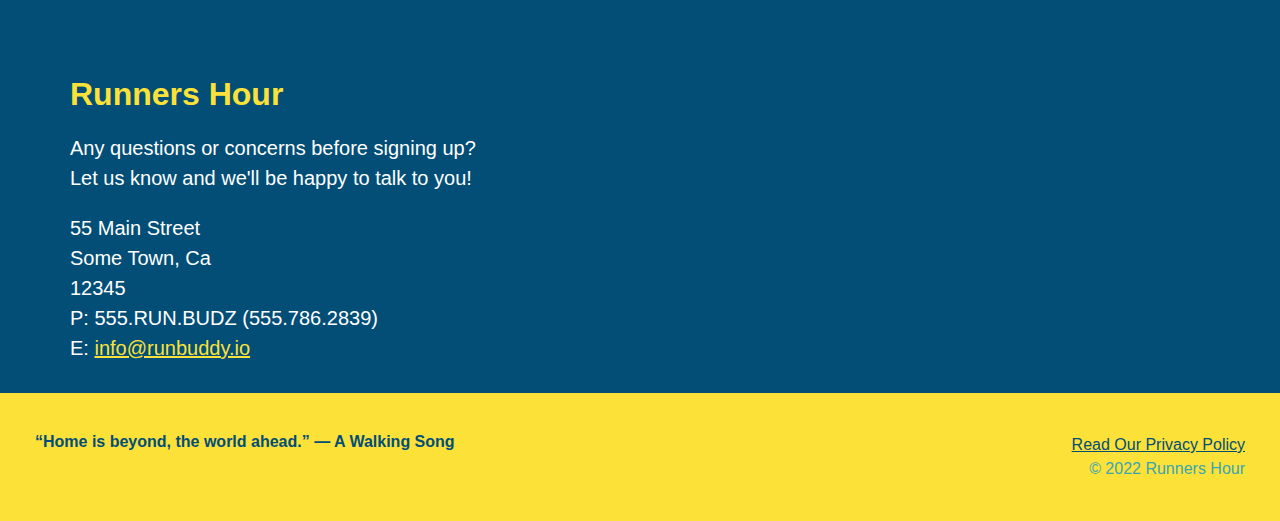
==== commit 7d19c076: "add flexbox to the trainers" ====
--- a/index.html
+++ b/index.html
@@ -137,15 +137,16 @@
     <!--End What you Do -->
 
     <!--Begin Trainers Section-->
-    <section class="trainers" id="yourTrainers">
+    <section id="yourTrainers">
       <h2 class="sectionTitle primaryBorder">Your Trainers</h2>
       
+      <Div class="trainers">
       <!-- Trainer 1-->
       <article class="trainer">
         <img src="./assets/images/trainer-1.jpg" alt="Arron Stephens in his workout clothes, ready to pump iron" />
-        <div class="trainer-bio textLeft">
-          <h3>Arron Stephens</h3>
-          <h4>Speed / Strength</h4>
+        <div class="trainer-bio">
+          <h3 class="trainer-name">Arron Stephens</h3>
+          <h4 class="trainer-role">Speed / Strength</h4>
           <p>
             Lorem ipsum, dolor sit amet consectetur adipisicing elit. Sequi neque animi quo cupiditate commodi saepe culpa sed
             itaque velit maiores optio dolorem excepturi aperiam dolores, voluptatibus suscipit amet quis repellat!
@@ -155,29 +156,30 @@
       
       <!-- Trainer 2-->
       <article class="trainer">
-        <div class="trainer-bio textRight">
-          <h3>Jaina Proudmoore</h3>
-          <h4>Endurance</h4>
+        <img src="./assets/images/trainer-2.jpg" alt="Jaina Proudmoore is here to help, ready to run" />
+        <div class="trainer-bio">
+          <h3 class="trainer-name">Jaina Proudmoore</h3>
+          <h4 class="trainer-role">Endurance</h4>
           <p>
             Lorem ipsum, dolor sit amet consectetur adipisicing elit. Sequi neque animi quo cupiditate commodi saepe culpa sed
             itaque velit maiores optio dolorem excepturi aperiam dolores, voluptatibus suscipit amet quis repellat!
           </p>
         </div>
-        <img src="./assets/images/trainer-2.jpg" alt="Jaina Proudmoore is here to help, ready to run" />
       </article>
 
       <!-- Trainer 3-->
       <article class="trainer">
         <img src="./assets/images/trainer-4.jpg" alt="Pippin judging your daily meal routine" />
-        <div class="trainer-bio textLeft">
-          <h3>Pippin Took</h3>
-          <h4>Nutrition / Diet</h4>
+        <div class="trainer-bio">
+          <h3 class="trainer-name">Pippin Took</h3>
+          <h4 class="trainer-role">Nutrition / Diet</h4>
           <p>
             Lorem ipsum, dolor sit amet consectetur adipisicing elit. Sequi neque animi quo cupiditate commodi saepe culpa sed
             itaque velit maiores optio dolorem excepturi aperiam dolores, voluptatibus suscipit amet quis repellat!
           </p>
         </div>
       </article>
+      </Div>
     </section>
     <!--End Trainer Section-->
 
--- a/assets/css/runStyle.css
+++ b/assets/css/runStyle.css
@@ -232,26 +232,28 @@
 /* Trainers */
 
 .trainers {
-
+  width: 100%;
+  margin: 0 auto;
+  display: flex;
+  flex-wrap: wrap;
+  justify-content: space-around;
 }
 
 .trainer {
-  width: 900px;
-  margin: 0 auto 30px auto;
+  margin: 0 auto 20px auto;
   background: #024e76;
   color: #fce138;
-  overflow: auto;
+  flex: 1; 
 }
 
 .trainer img {
-  width: 35%;
-  float: left;
+  width: 100%;
+  height: auto;
 }
 
 .trainer-bio {
-  padding: 35px;
-  float: left;
-  width: 65%;
+  padding: 25px;
+  line-height: 1.3;
 }
 
 .textLeft {
@@ -264,19 +266,17 @@
 }
 
 .trainer-bio h3 {
-  font-size: 32px;
-  margin-bottom: 8px;
+  font-size: 28px;
 }
 
 .trainer-bio h4 {
   font-weight: lighter;
-  font-size: 26px;
-  margin-bottom: 25px;
+  font-size: 22px;
+  margin-bottom: 15px;
 }
 
 .trainer-bio p {
   font-size: 17px;
-  line-height: 1.3;
 }
 
 /* contact section */
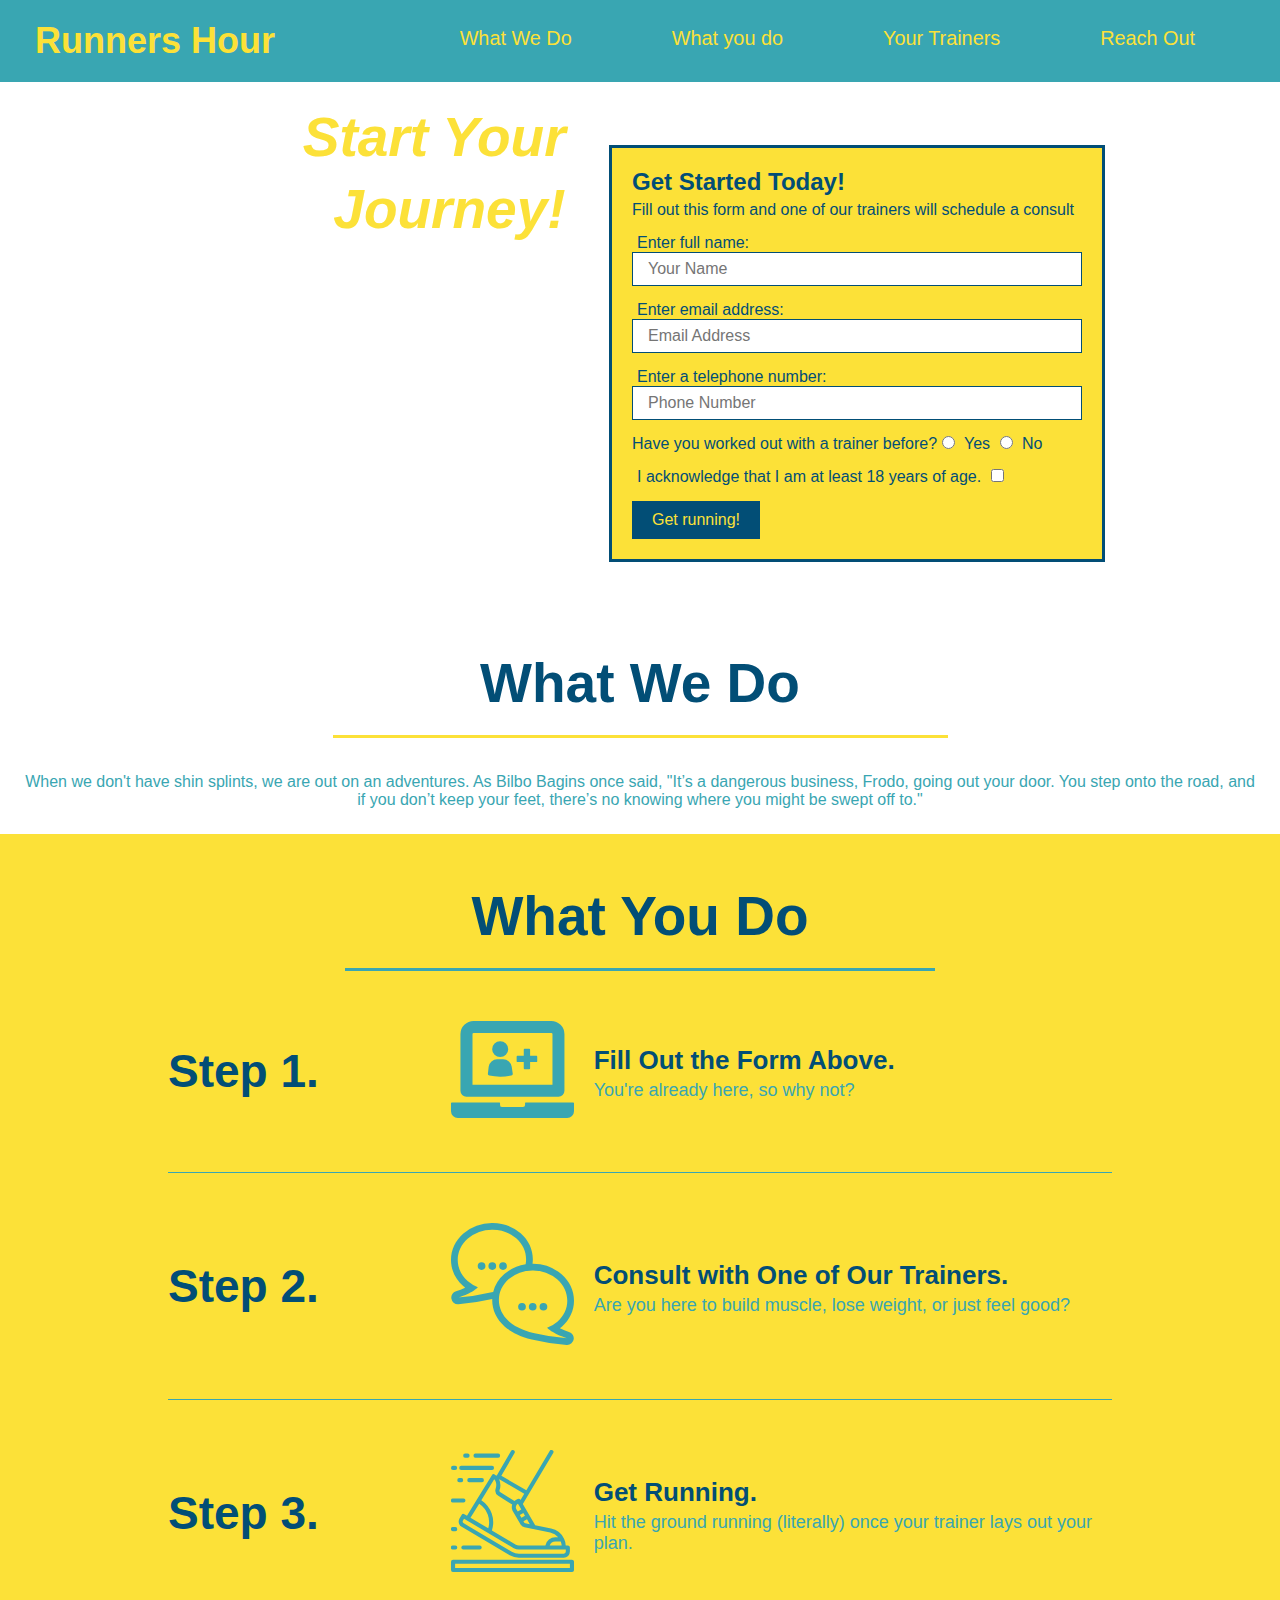
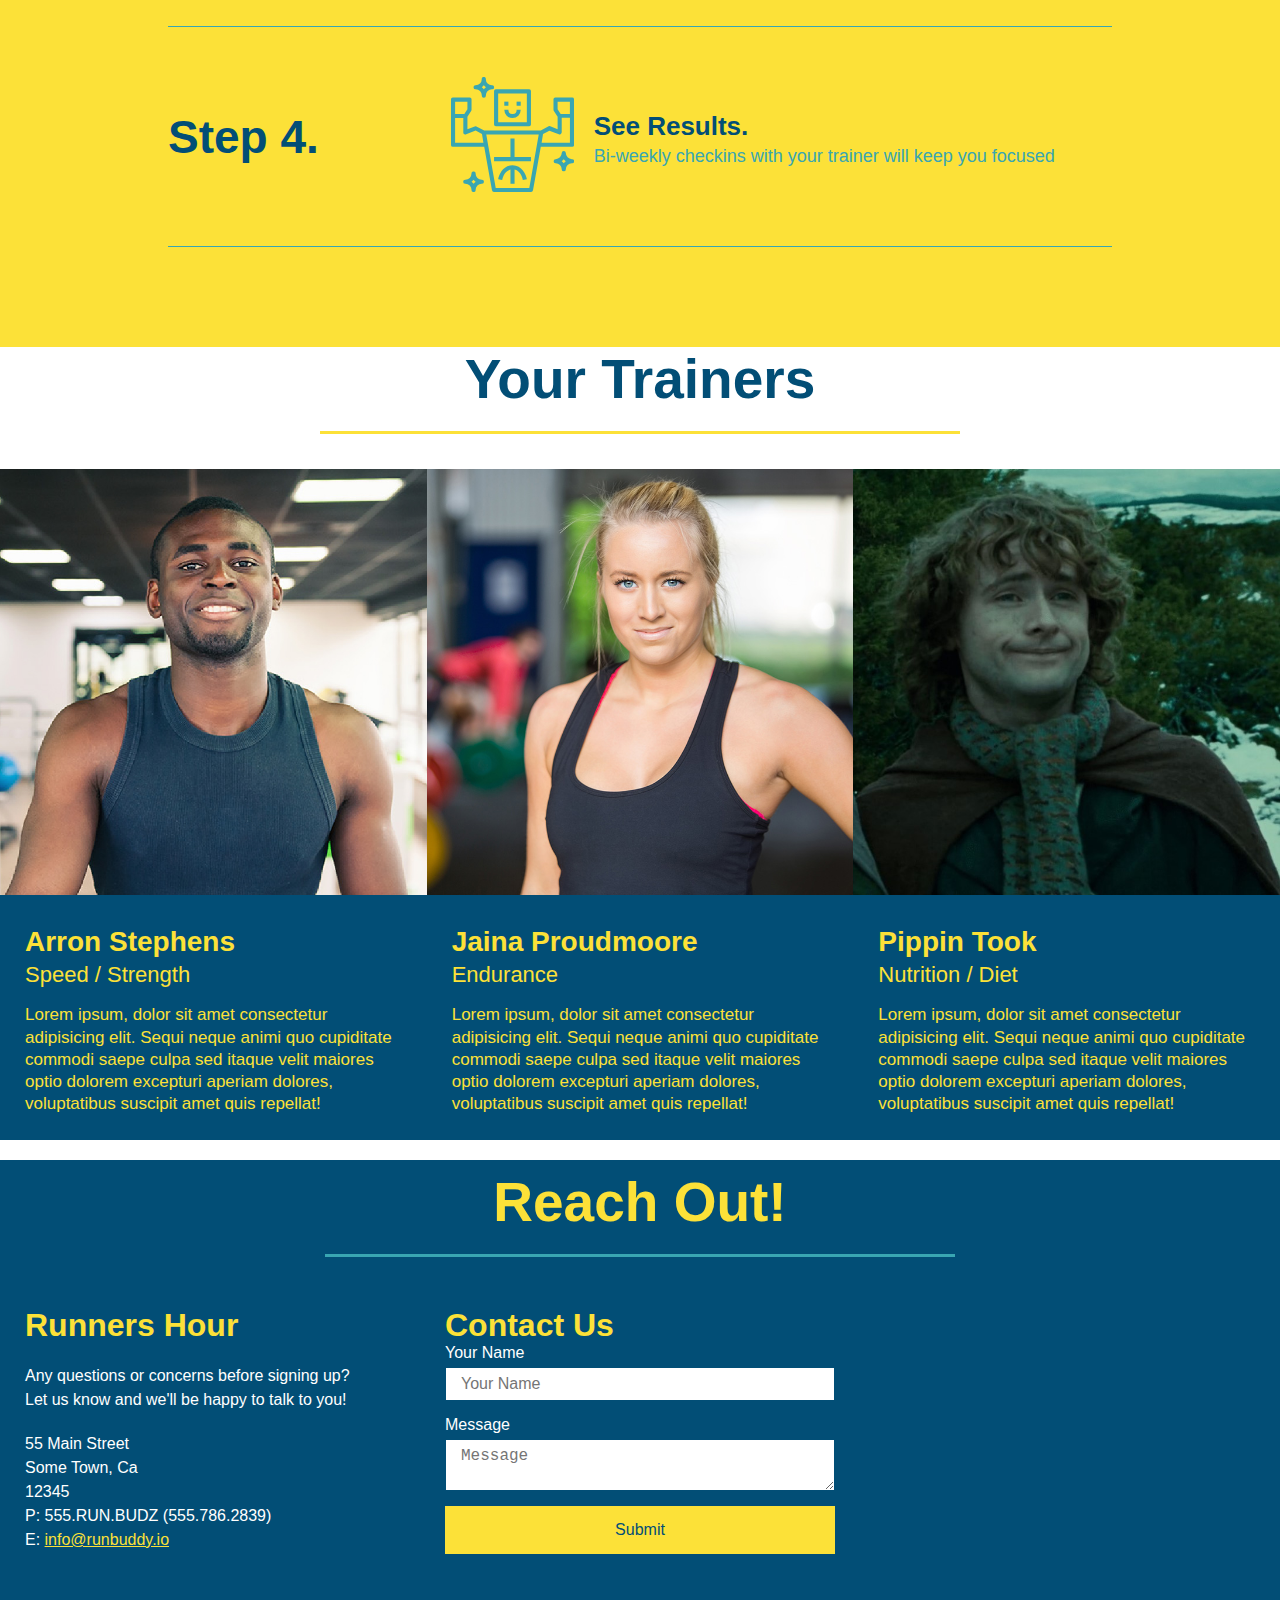
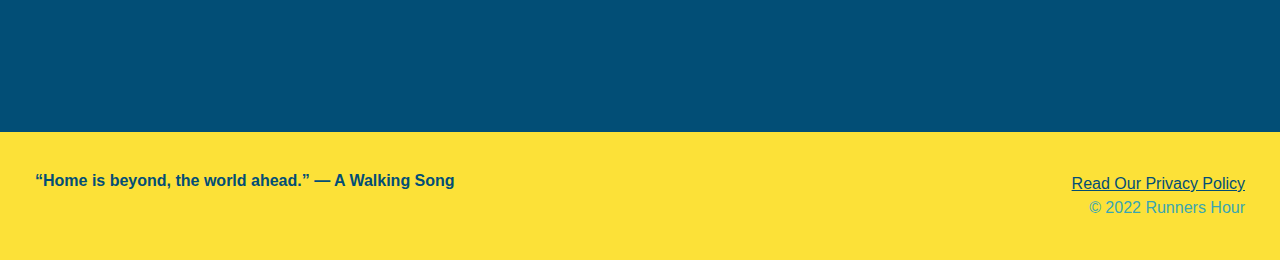
==== commit 447e38a9: "Flexbox added" ====
--- a/index.html
+++ b/index.html
@@ -187,29 +187,6 @@
     <section class="contact" id="reachOut">
       <h2 class="sectionTitle secondaryBorder">Reach Out!</h2>
       <div class="contactInfo">
-
-        <!--Interactive Map-->
-        <iframe src="https://www.google.com/maps/embed?pb=!1m18!1m12!1m3!1d3147.1079747227936!2d-120.42364418397035!3d37.92790791110593!2m3!1f0!2f0!3f0!3m2!1i1024!2i768!4f13.1!3m3!1m2!1s0x8090c49129b6ac57%3A0xb56c7eb95a2cd8bd!2sMain%20St%2C%20California%2095327!5e0!3m2!1sen!2sus!4v1616426329495!5m2!1sen!2sus" 
-        width="400" 
-        height="400" 
-        style="border:0;" 
-        allowfullscreen="" 
-        loading="lazy">
-        </iframe>
-
-        <!--Section for us to contact-->
-        <div class="contact-form">
-          <h3>Contact Us</h3>
-          <form>
-             <label for="contact-name">Your Name</label>
-             <input type="text" id="contact-name" placeholder="Your Name" />
-        
-             <label for="contact-message">Message</label>
-             <textarea id="contact-message" placeholder="Message"></textarea>
-        
-             <button type="submit">Submit</button>
-            </form>
-        </div>
         
         <!--Contact Info-->
         <div>        
@@ -227,6 +204,27 @@
             E: <a href="mailto:info@runbuddy.io">info@runbuddy.io</a>
           </address>
         </div>
+        
+        <!--Section for us to contact-->
+        <div class="contact-form">
+          <h3>Contact Us</h3>
+          <form>
+            <label for="contact-name">Your Name</label>
+            <input type="text" id="contact-name" placeholder="Your Name" />
+            
+            <label for="contact-message">Message</label>
+            <textarea id="contact-message" placeholder="Message"></textarea>
+            
+            <button type="submit">Submit</button>
+          </form>
+        </div>
+        
+        <!--Interactive Map-->
+        <iframe src="https://www.google.com/maps/embed?pb=!1m18!1m12!1m3!1d3147.1079747227936!2d-120.42364418397035!3d37.92790791110593!2m3!1f0!2f0!3f0!3m2!1i1024!2i768!4f13.1!3m3!1m2!1s0x8090c49129b6ac57%3A0xb56c7eb95a2cd8bd!2sMain%20St%2C%20California%2095327!5e0!3m2!1sen!2sus!4v1616426329495!5m2!1sen!2sus" 
+        frameborder="0"
+        style="border: 0"
+        allowfullscreen="">
+        </iframe>
 
       </div>
     </section>
--- a/assets/css/runStyle.css
+++ b/assets/css/runStyle.css
@@ -151,6 +151,10 @@
 
 /*Body  formating */
 
+.intro {
+  padding: 25px;
+}
+
 /*what we do*/
 .intro p {
   text-align: center;
@@ -248,7 +252,6 @@
 
 .trainer img {
   width: 100%;
-  height: auto;
 }
 
 .trainer-bio {
@@ -284,20 +287,24 @@
   background: #024e76;
   padding: 10px 10px;
 }
+
+.contactInfo {
+  display: flex;
+  justify-content: space-between;
+  flex-wrap: wrap;
+}
+.contactInfo > * {
+  flex: 1;
+  margin: 15px;
+}
 .contact h2 {
   color: #fce138;
 }
 
 .contactInfo iframe {
-  width: 400px;
   height: 400px;
 }
 .contactInfo div {
-  width: 410px;
-  display: inline-block;
-  vertical-align: top;
-  text-align: left;
-  margin: 30px 0 0 60px;
   color: white;
 }
 
@@ -309,8 +316,29 @@
 .contactInfo p, .contactInfo address {
   margin: 20px 0;
   line-height: 1.5;
-  font-size: 20px;
+  font-size: 16px;
   font-style: normal;
+}
+
+.contact-form input, .contact-form textarea {
+  border: 1px solid #024e76;
+  display: block;
+  padding: 7px 15px;
+  font-size: 16px;
+  color: #024e76;
+  width: 100%;
+  margin-bottom: 15px;
+  margin-top: 5px;
+}
+
+.contact-form button {
+  width: 100%;
+  border: none;
+  background: #fce138;
+  color: #024e76;
+  text-align: center;
+  padding: 15px 0;
+  font-size: 16px;
 }
 
 .contactInfo a {
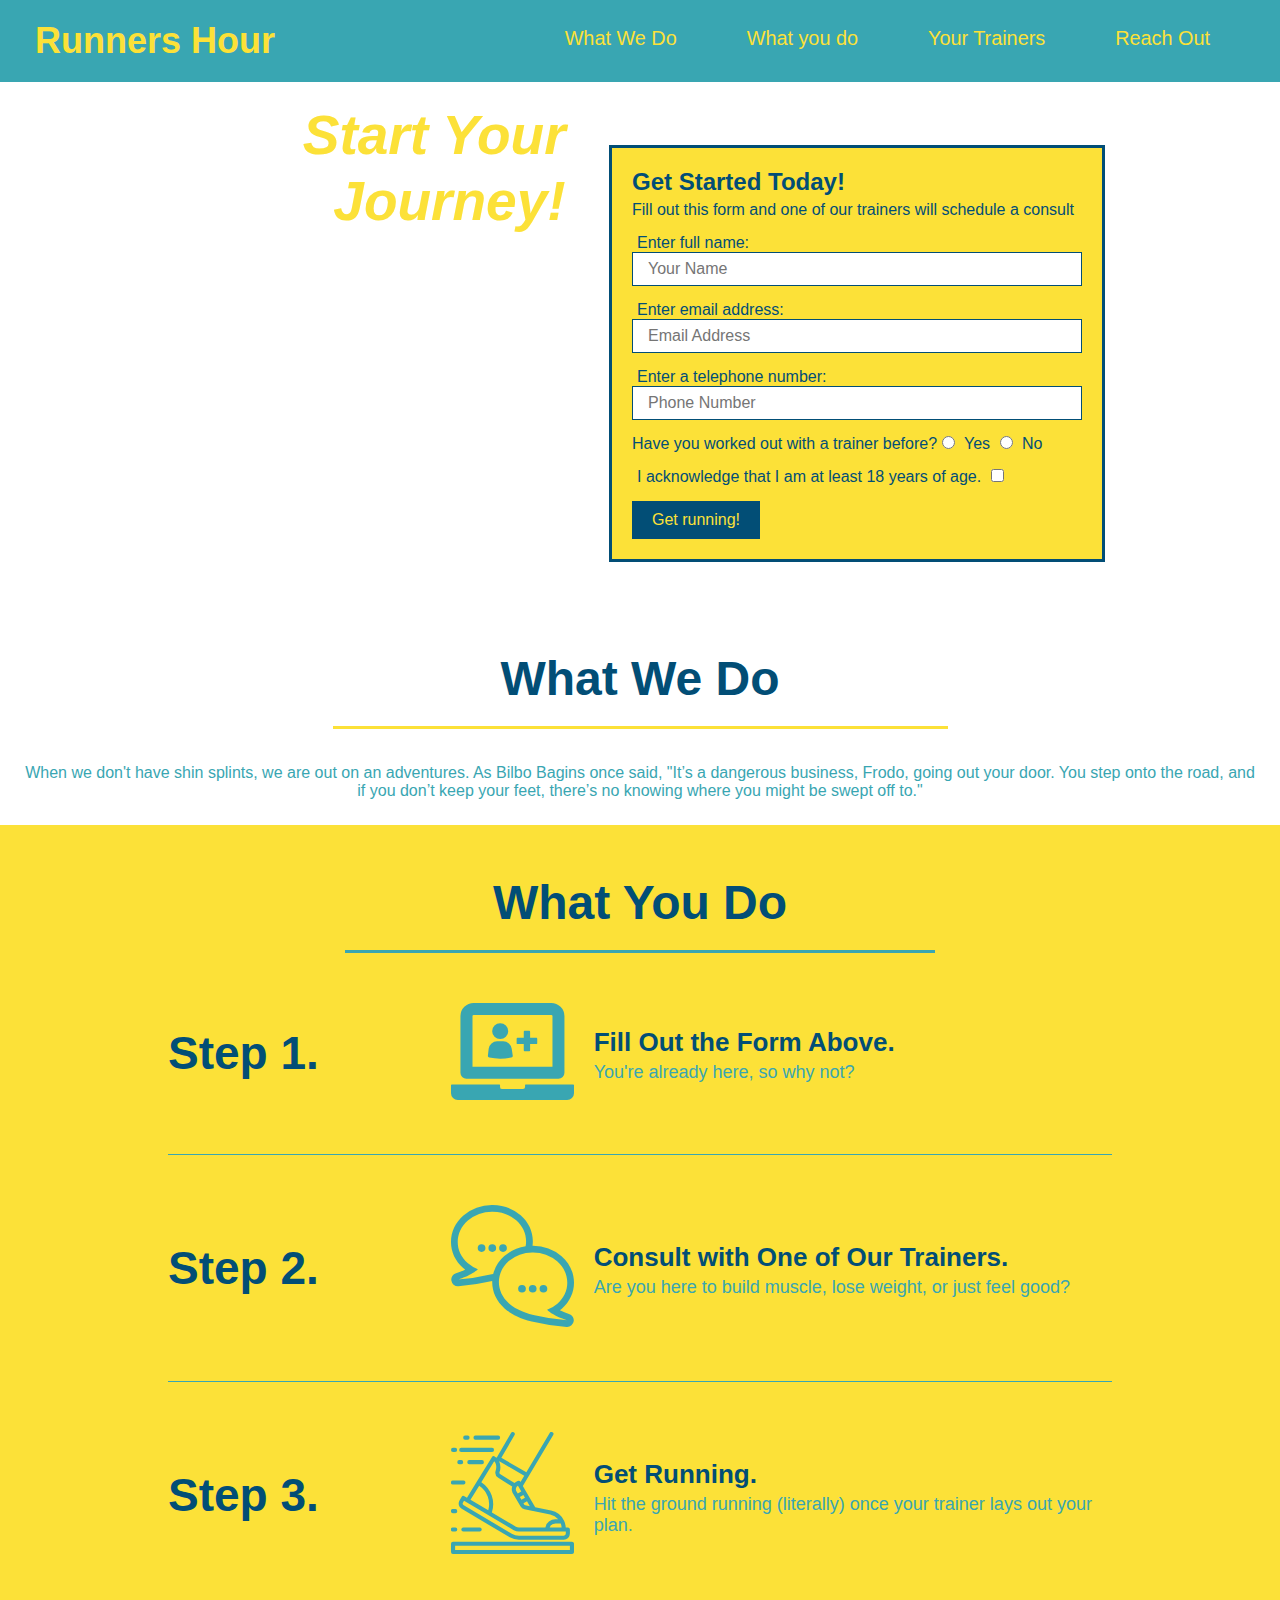
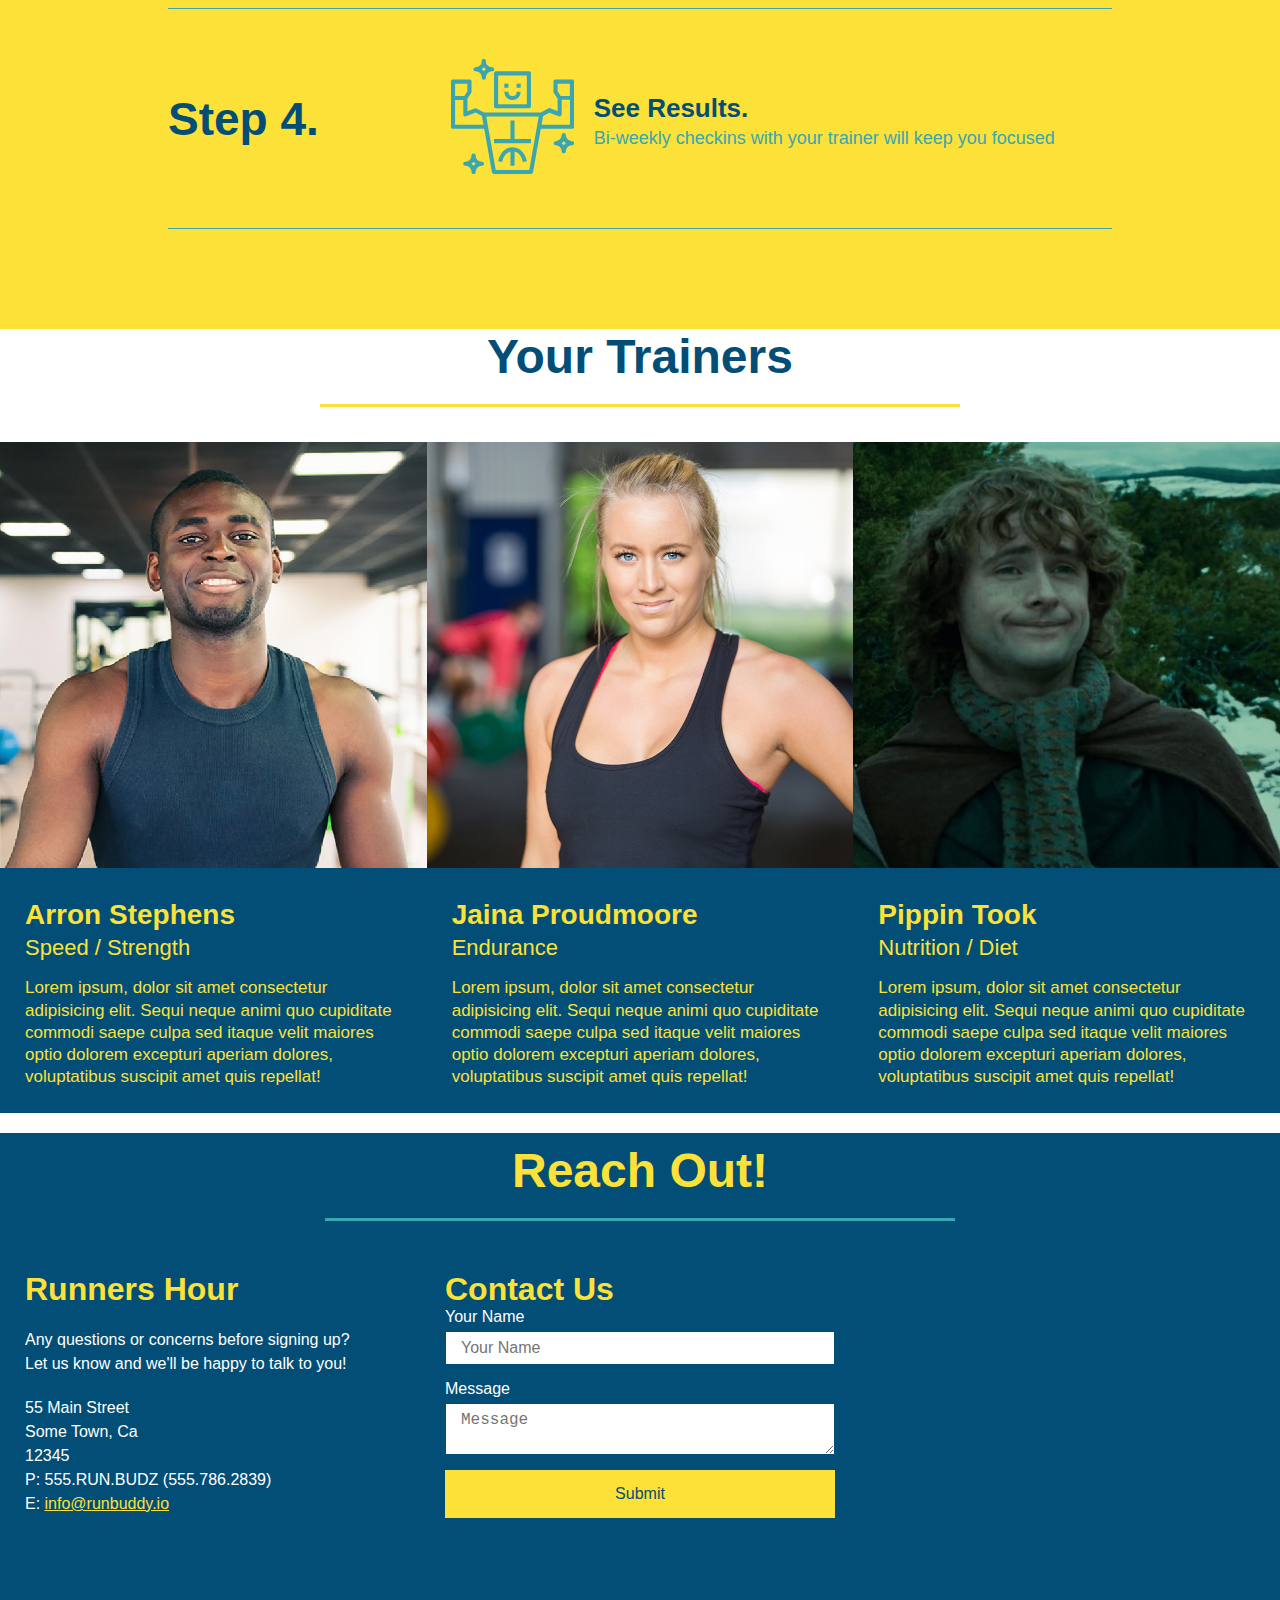
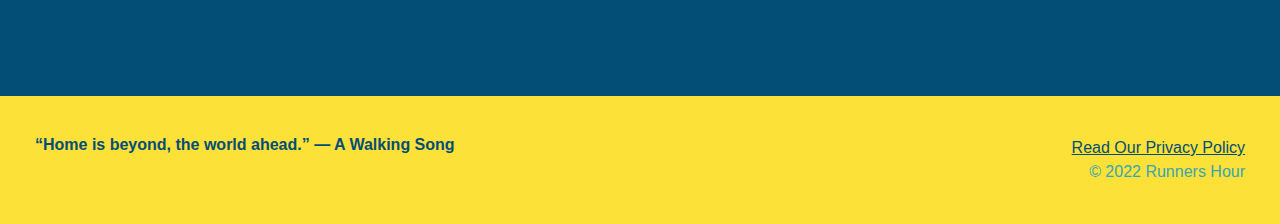
==== commit c60ceb44: "Made the site more mobile responsive" ====
--- a/index.html
+++ b/index.html
@@ -5,6 +5,7 @@
     <meta charset="UTF-8">
     <title>Runners Hour</title>
     <link rel="stylesheet" href="./assets/css/runStyle.css">
+    <meta name="viewport" content="width=device-width, initial-scale=1.0"/>
   </head>
   
   <body>
@@ -80,7 +81,7 @@
     </section>
     
     <!-- Begin What you do Section -->
-    <section class="steps" id="whatYoudo">
+    <section class="steps" id="whatYouDo">
       <h2 class="sectionTitle secondaryBorder">What You Do</h2>
       <div class="step">
         <h3>Step 1.</h3>
@@ -241,4 +242,4 @@
 
   </body>
 
-</html>+</html>
--- a/assets/css/runStyle.css
+++ b/assets/css/runStyle.css
@@ -41,7 +41,7 @@
 
 
 header nav ul li a {
-  margin: 0 30px;
+  padding: 10px 15px;
   font-weight: lighter;
   font-size: 1.55vw;
 }
@@ -87,6 +87,7 @@
   display: flex;
   justify-content: center;
   flex-wrap: wrap;
+  align-items: flex-start;
 }
   .hero-cta {
     width: 35%;
@@ -94,7 +95,7 @@
     margin: 3.5;
     color: #fff;
     font-size: 18px;
-    line-height: 1.3;
+    line-height: 1.2;
   }
     .hero-cta h2 {
       font-style: italic;
@@ -161,7 +162,7 @@
 }
 /*End What we do*/
 .sectionTitle {
-  font-size: 55px;
+  font-size: 48px;
   color: #024e76;
   border-bottom: 3px solid;
   padding-bottom: 20px;
@@ -379,3 +380,114 @@
     color: #024e76;
   }
 /* End Footer*/
+
+/* MEDIA QUERY FOR SMALLER DESKTOP SCREENS AND SMALLER */
+@media screen and (max-width: 980px) {
+  header {
+    padding-bottom: 0;
+    justify-content: center;
+  }
+  
+  header h1 {
+    width: 100%;
+    text-align: center;
+  }
+
+  header nav ul {
+    margin-top: 20px;
+    width: 100%;
+    justify-content: center;
+  }
+
+  header nav ul li a {
+    font-size: 20px;
+  }
+
+  .hero-cta, .heroForm {
+    width: 100%;
+  }
+
+  .hero-cta {
+    text-align: center;
+  }
+
+  .sectionTitle {
+    width: 80%;
+  }
+
+  .trainer {
+    flex: 0 70%
+  }
+
+  .contactInfo iframe {
+    flex: 1 100%;
+  }
+
+  footer h2, footer div {
+    text-align: center;
+    width: 100%;
+  }
+}
+
+/* MEDIA QUERY FOR TABLETS AND SMALLER */
+@media screen and (max-width: 768px) {
+  .section {
+    padding: 30px 15px;
+  }
+
+  .step h3 {
+    flex: 1 100%;
+    text-align: center;
+  }
+
+  .step-info {
+    flex: 2 100%;
+    text-align: center;
+    justify-content: center;
+  }
+
+  .step-image {
+    flex: 0 32%;
+    margin-right: 0;
+    margin-top: 15px;
+    margin-bottom: 15px;
+  }
+
+  .step-text {
+    flex: 100%;
+  }
+
+}
+
+/* MEDIA QUERY FOR MOBILE PHONES AND SMALLER */
+@media screen and (max-width: 575px) {
+
+  .heroForm button {
+    width: 100%;
+  }
+
+  .sectionTitle {
+    width: 95%;
+  }
+ 
+  .intro p {
+    width: 100%;
+  }
+
+  .trainer {
+    flex: 0 100%;
+  }
+
+  .contactInfo {
+    text-align: center;
+  }
+
+  .contactInfo > * {
+    flex: 0 100%;
+  }
+
+  .contact-form {
+    order: 3;
+  }
+
+}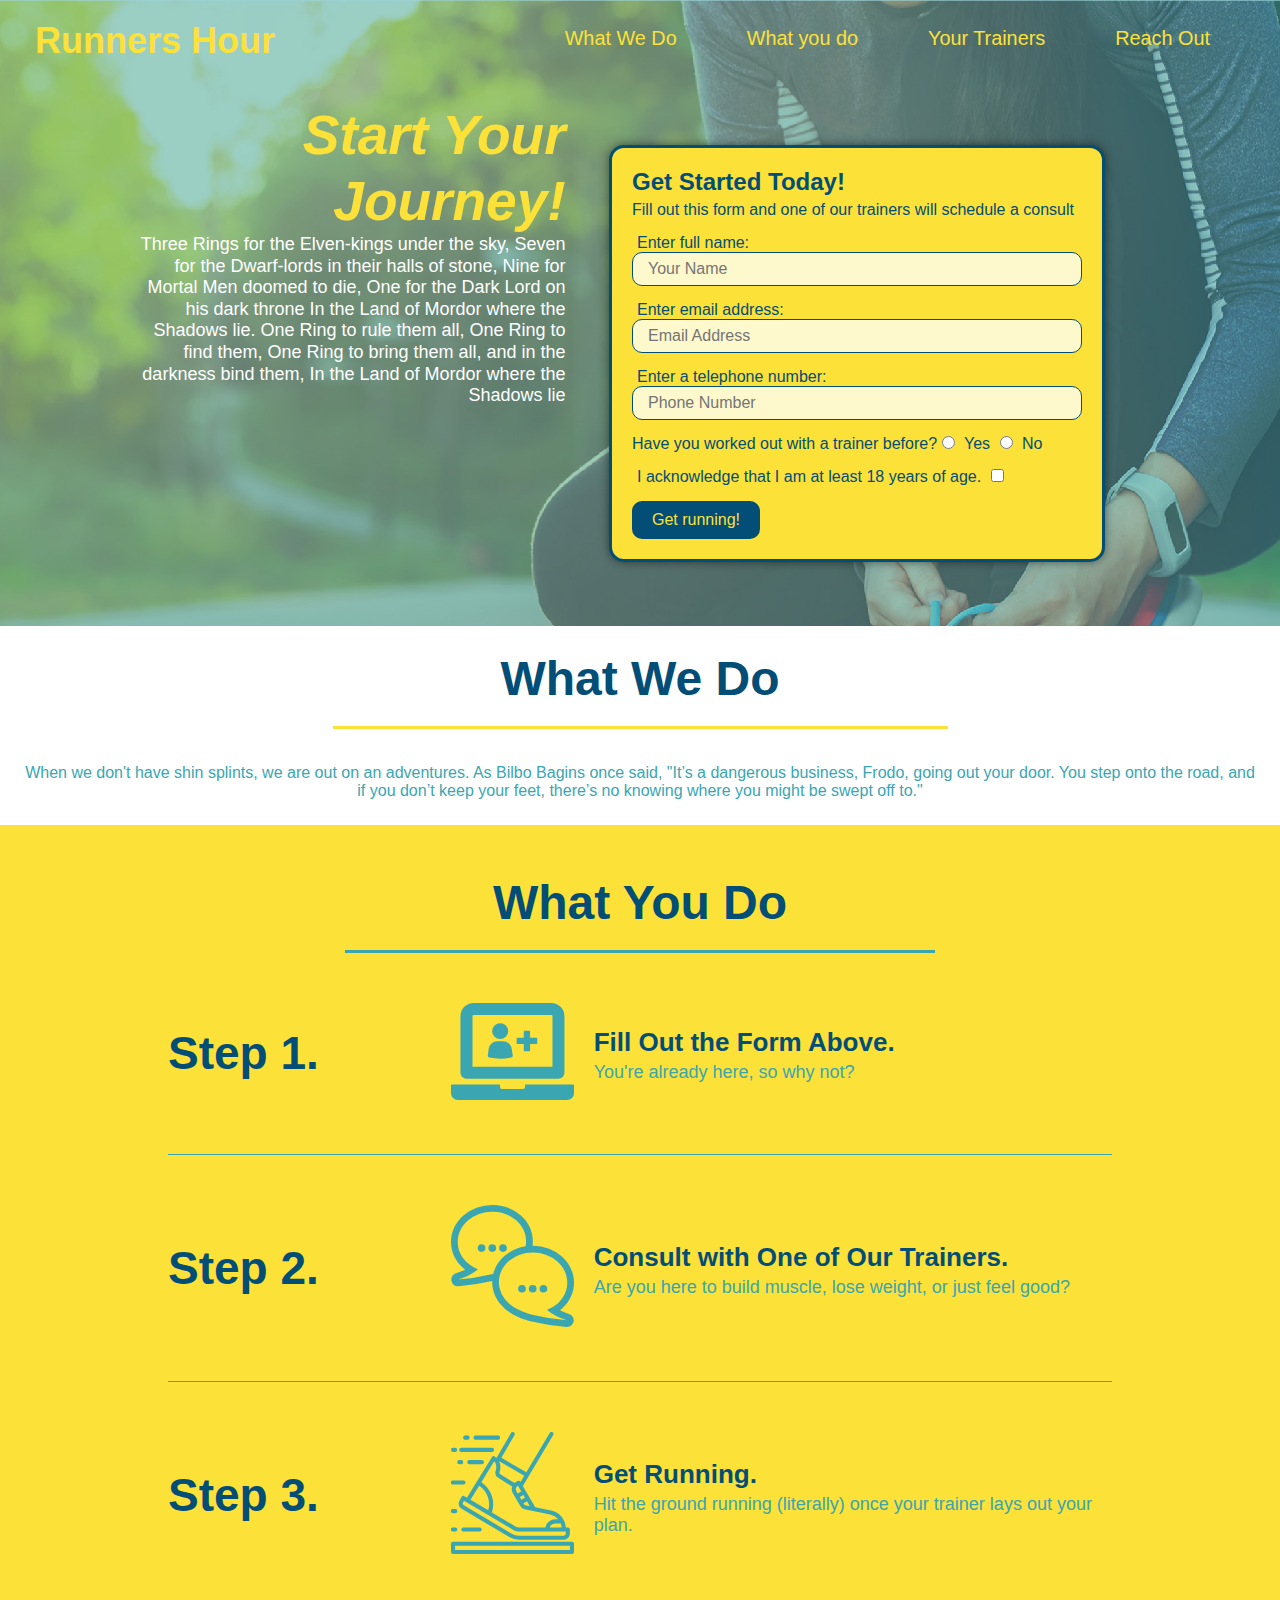
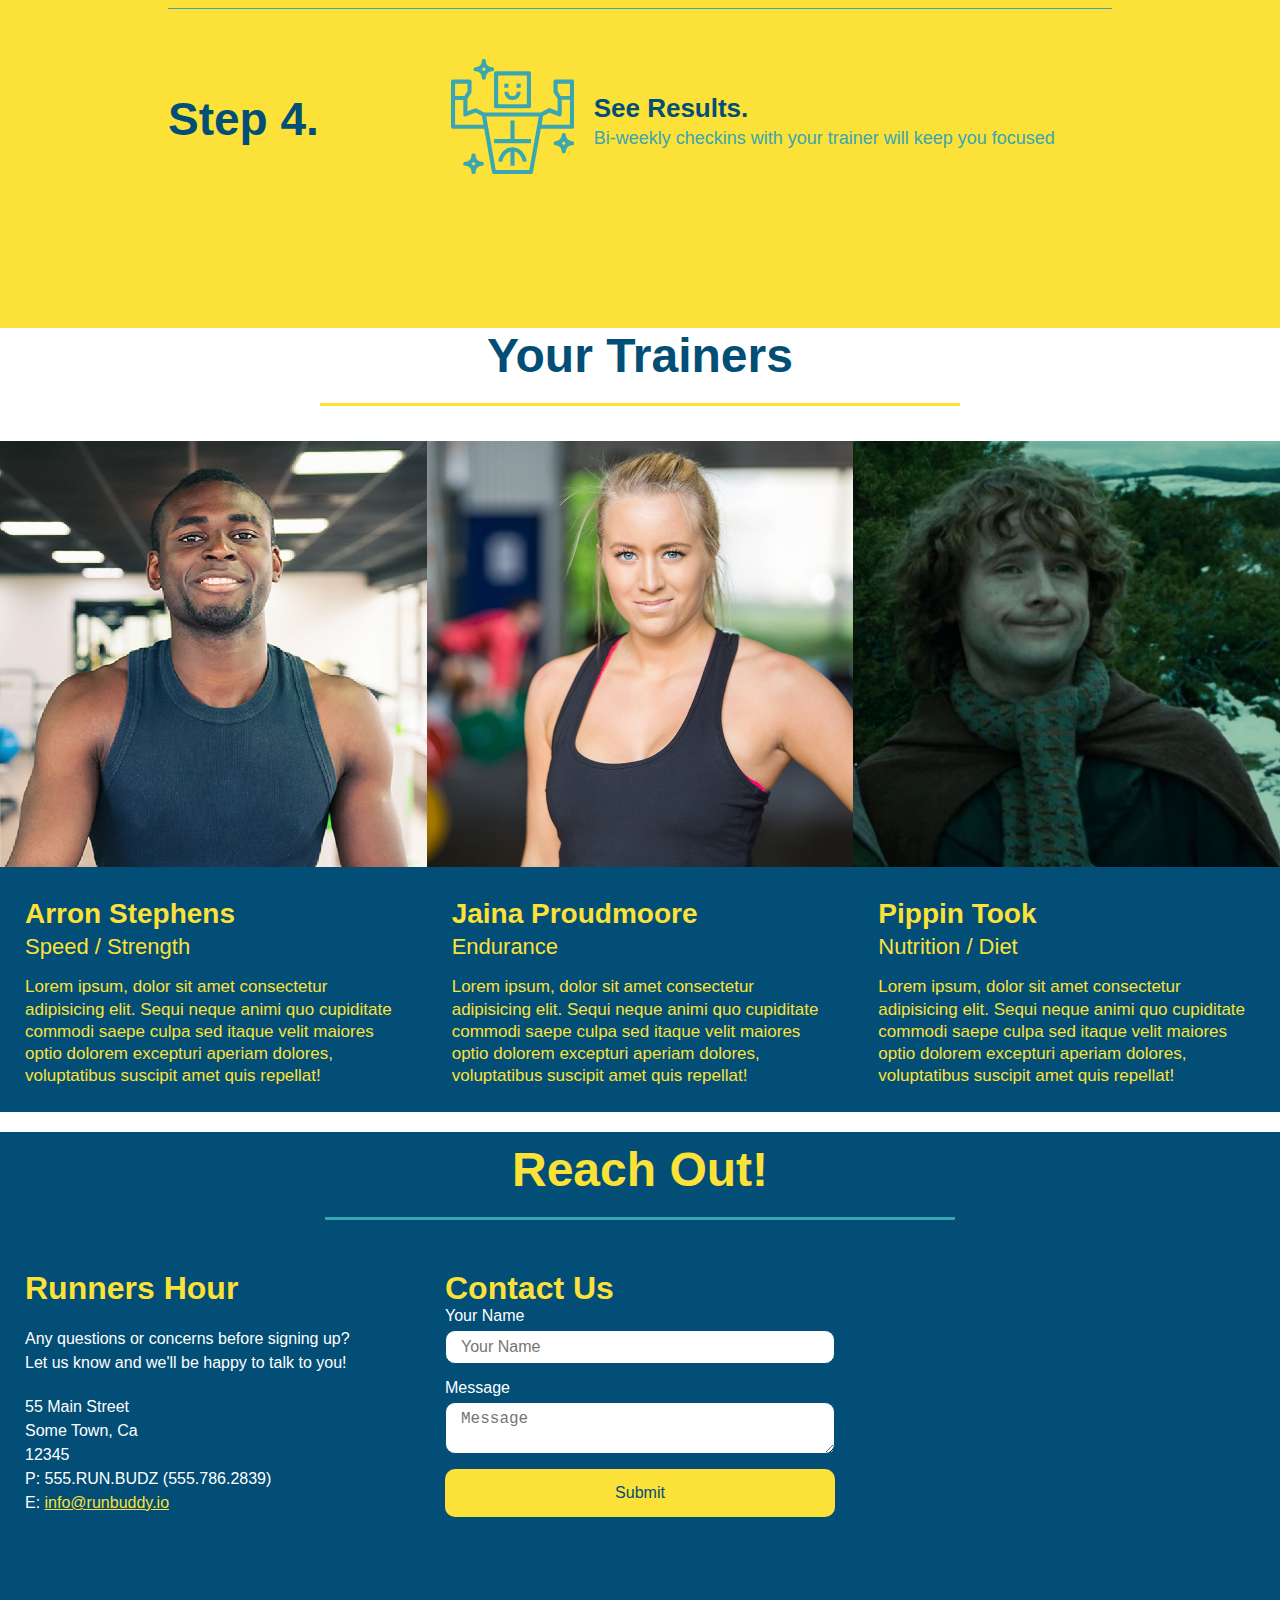
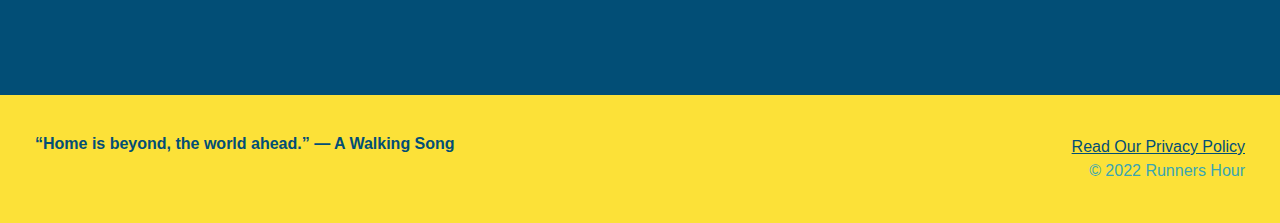
==== commit ade6f97f: "Made inprovements to the UI" ====
--- a/index.html
+++ b/index.html
@@ -69,7 +69,7 @@
     
 
 
-    <section class="intro" id="whatWedo">
+    <section class="intro" id="whatWeDo">
       <div class="flex-row">
         <h2 class="sectionTitle primaryBorder">What We Do</h2>
       </div>
--- a/assets/css/runStyle.css
+++ b/assets/css/runStyle.css
@@ -21,6 +21,14 @@
   display: flex;
   justify-content: space-between;
   flex-wrap: wrap;
+  position: -webkit-sticky;
+  position: sticky;
+  top: 0;
+  background-image: url("../images/hero-bg.jpg");
+  background-size: cover;
+  background-position: center;
+  background-attachment: fixed;
+  background-position: 80%;
 }
 header a {
   text-decoration: none;
@@ -73,6 +81,12 @@
 .nav-links li a:hover {
     color: #0088a9;
 }
+header nav ul li a:hover {
+  background: #fce138;
+  color: #024e76;
+  border-radius: 15px;
+  text-shadow: none;
+}
 
 
 /* End Navagation bar*/
@@ -80,9 +94,11 @@
 /*Hero Section formating*/
 
 .hero {
-  background-image: url("C:/Users/Alex_/Desktop/Boot Camp/First-Repo/assets/images/hero-bg.jpg");
+  background-image: url("../images/hero-bg.jpg");
   background-size: cover;
   background-position: center;
+  background-attachment: fixed;
+  background-position: 80%;
   padding: 20px;
   display: flex;
   justify-content: center;
@@ -111,6 +127,8 @@
   color: #024e76;
   width: 40%;
   margin: 3.5%;
+  box-shadow: 0 0 10px rgba(0, 0, 0, 0.5);
+  border-radius: 15px;
 }
 .heroForm h3 {
   font-size: 24px;
@@ -129,6 +147,13 @@
   color: #024e76;
   width: 100%;
   margin-bottom: 15px;
+  border-radius: 10px;
+  background-color: rgba(255, 255, 255, 0.75);
+}
+
+.form-input:focus, .contact-form textarea:focus {
+  background-color: rgba(255, 255, 255, 1);
+  outline: none;
 }
 
 .heroForm label {
@@ -143,10 +168,11 @@
   font-size: 16px;
   cursor: pointer;
   transition: all 0.3s ease 0s;
+  border-radius: 10px;
 }
 
 .heroForm button:hover {
-  color: green;
+  background-color: #39a6b2;
 }
 /* End Hero form */
 
@@ -196,6 +222,10 @@
   justify-content: space-between;
 }
 
+.step:last-child {
+  border-bottom: none;
+}
+
 .step-text {
   flex: 12;
 }
@@ -330,6 +360,7 @@
   width: 100%;
   margin-bottom: 15px;
   margin-top: 5px;
+  border-radius: 10px;
 }
 
 .contact-form button {
@@ -340,6 +371,12 @@
   text-align: center;
   padding: 15px 0;
   font-size: 16px;
+  border-radius: 10px;
+}
+
+.contact-form button:hover {
+  color: #fce138;
+  background: #39a6b2;
 }
 
 .contactInfo a {
@@ -386,6 +423,7 @@
   header {
     padding-bottom: 0;
     justify-content: center;
+    position: relative;
   }
   
   header h1 {
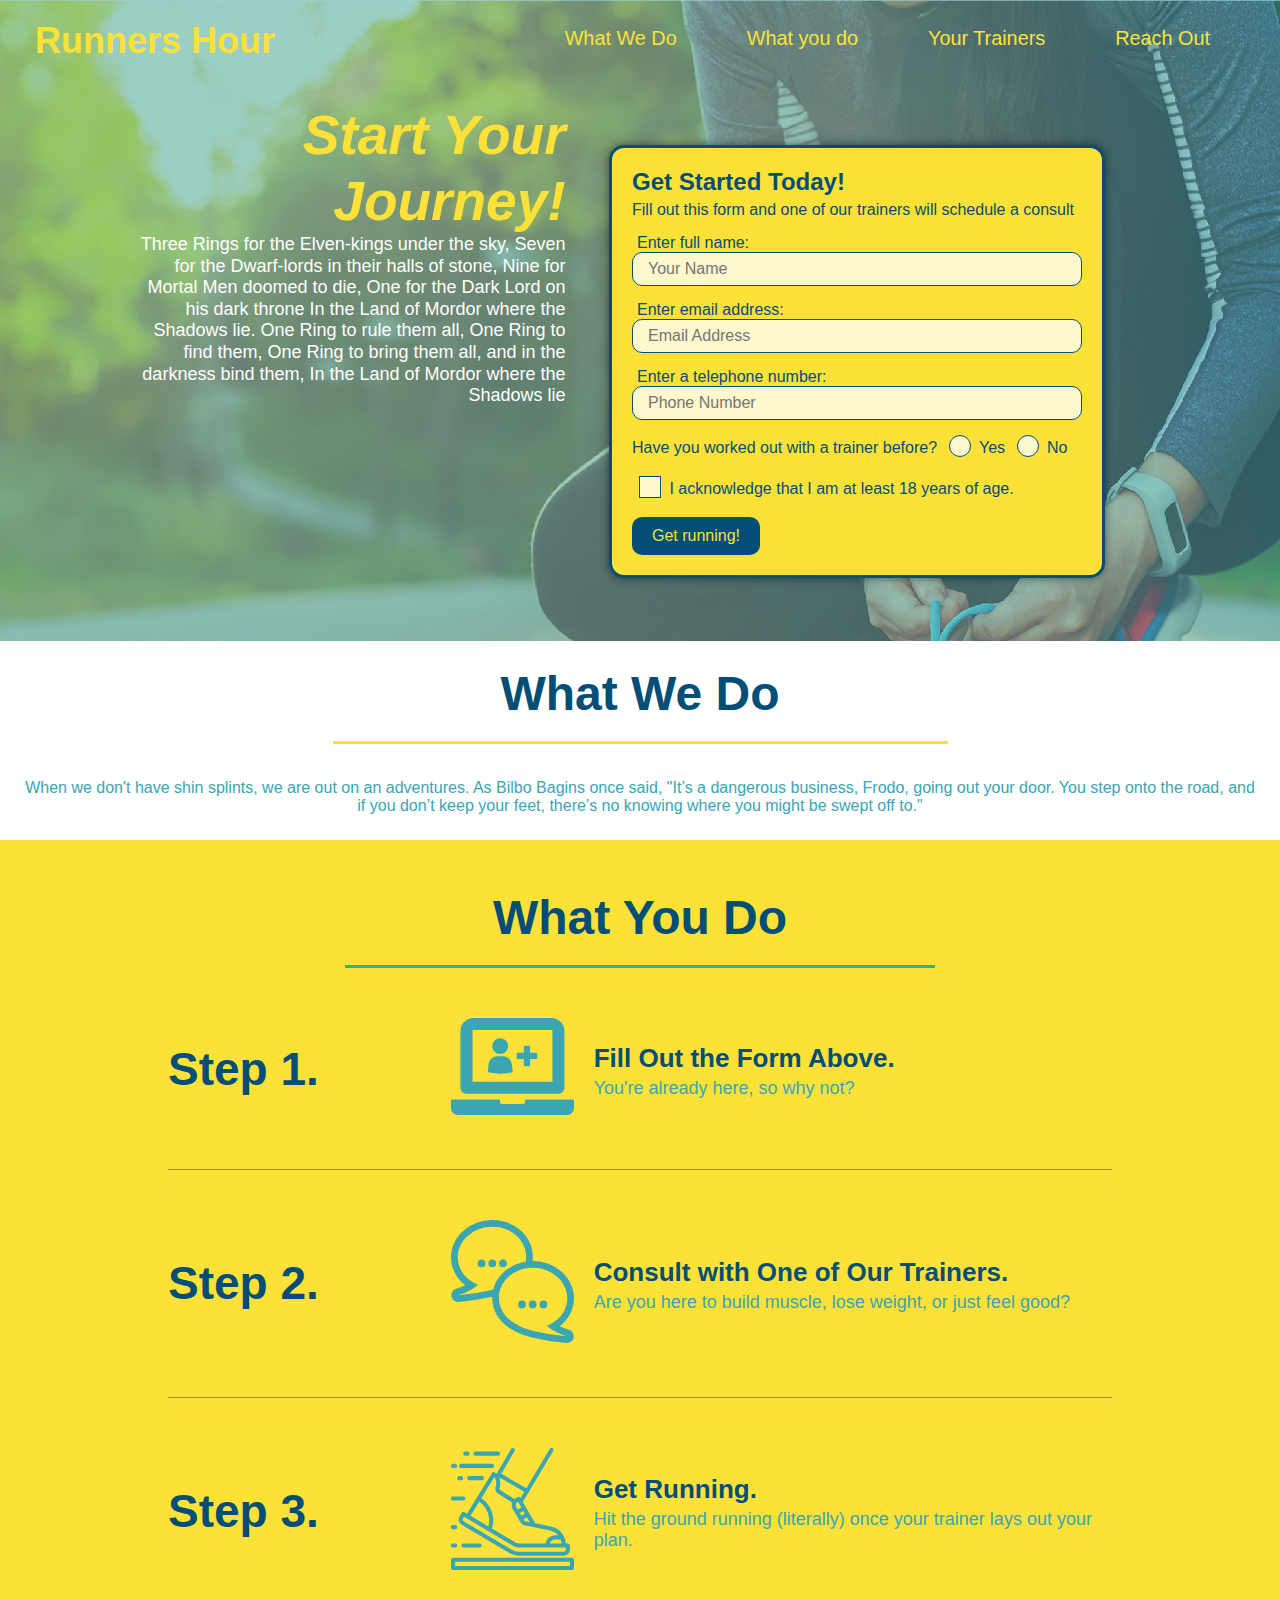
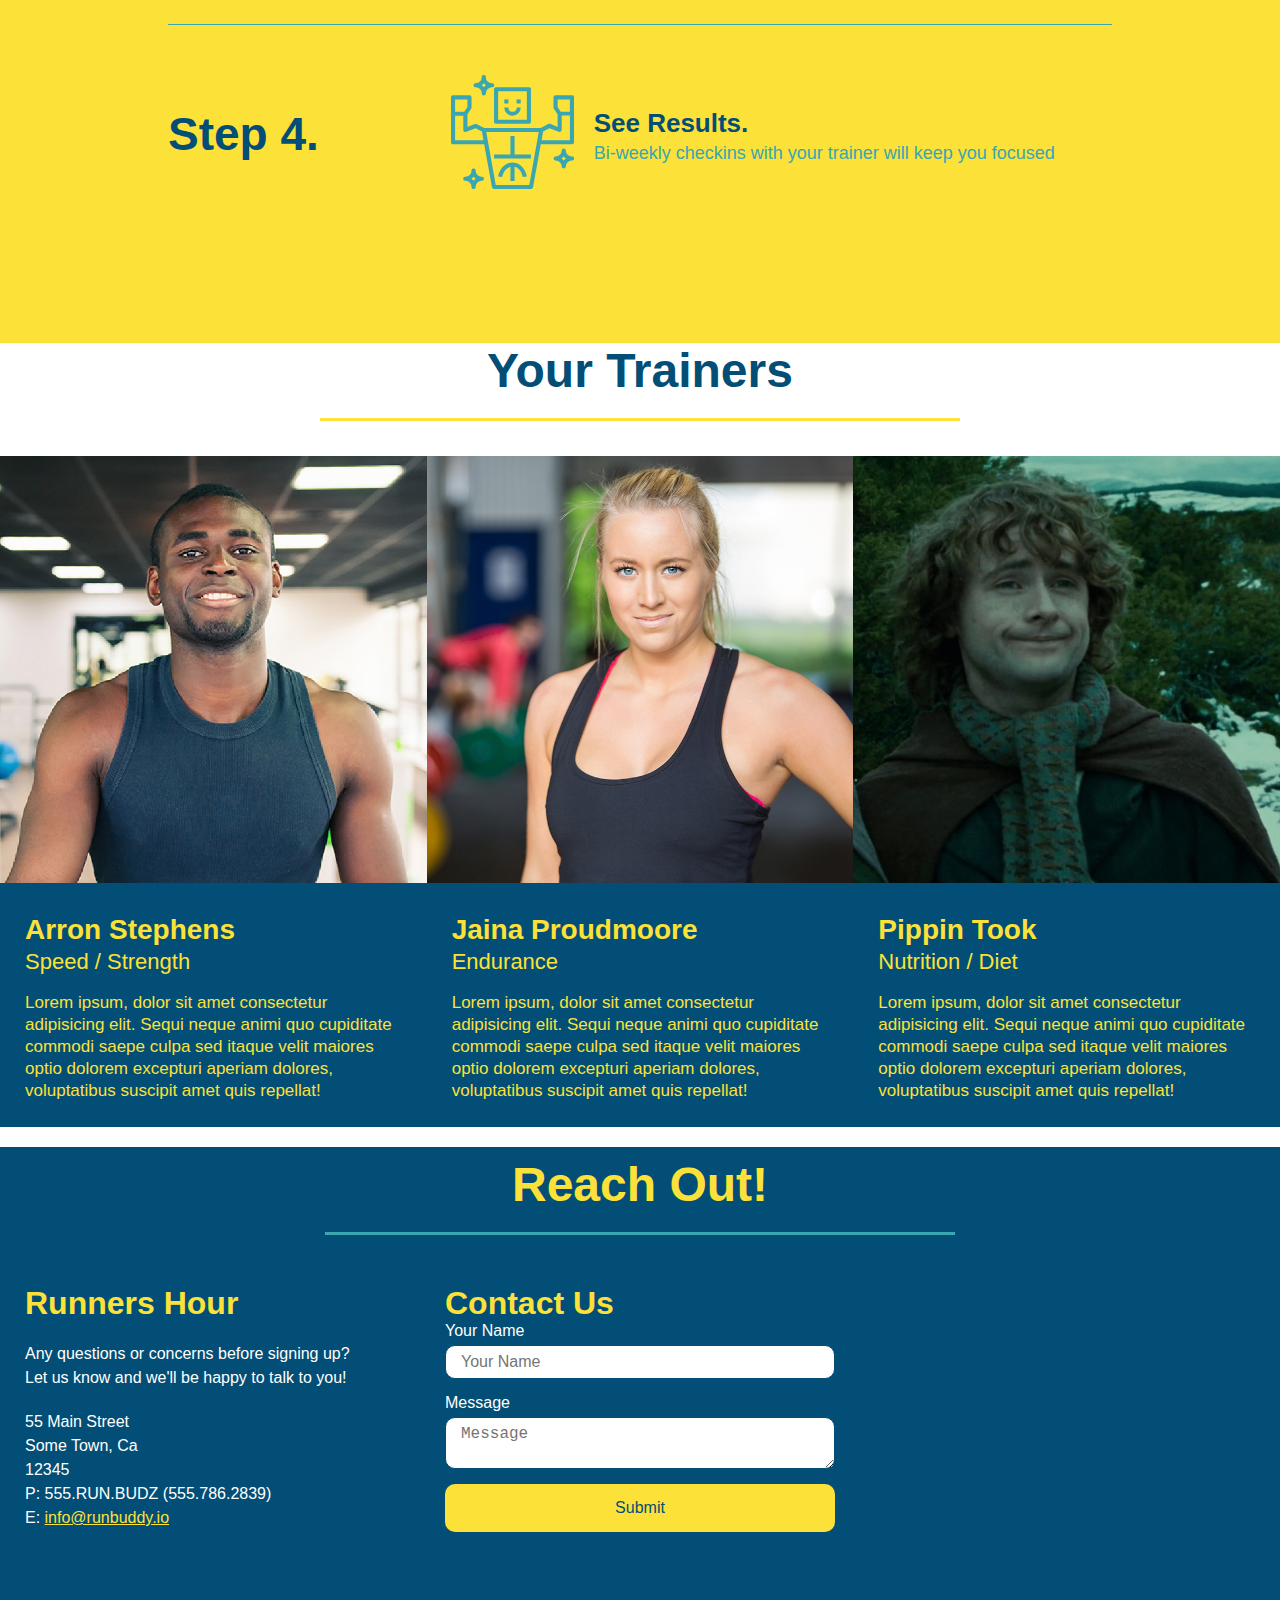
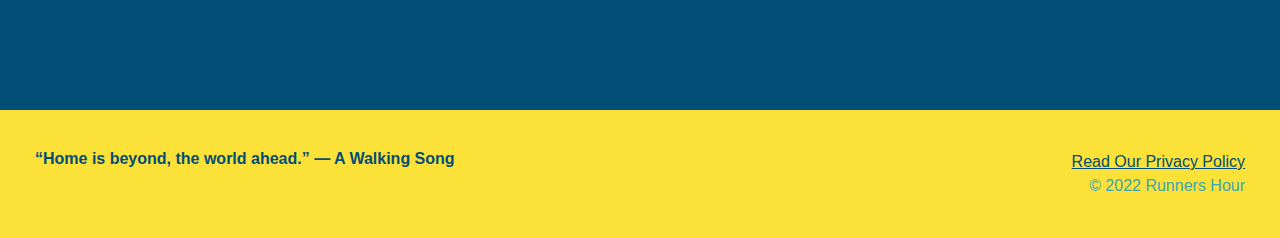
==== commit e89254fa: "Final CSS touches" ====
--- a/index.html
+++ b/index.html
@@ -48,16 +48,20 @@
           <input type="text" placeholder="Phone Number" name="phone" id="phone"class="form-input"/>
           <p>
             Have you worked out with a trainer before?
-            <input type="radio" name="trainer-confirm" id="trainer-yes" />
-            <label for="trainer-yes">Yes</label>
-            <input type="radio" name="trainer-confirm" id="trainer-no" />
-            <label for="trainer-no">No</label>
-          </p>
-          <p>
-            <label for="checkbox" >
-              I acknowledge that I am at least 18 years of age.
-            </label>
-            <input type="checkbox" name="age-confirm" id="checkbox" />
+            <span class="radio-wrapper">
+              <input type="radio" name="trainer-confirm" id="trainer-yes" />
+              <label for="trainer-yes">Yes</label>
+            </span>
+            <span class="radio-wrapper">
+              <input type="radio" name="trainer-confirm" id="trainer-no" />
+              <label for="trainer-no">No</label>
+            </span>
+          </p>
+          <p>
+            <span class="checkbox-wrapper">
+              <input type="checkbox" name="age-confirm" id="checkbox" />
+              <label for="checkbox">I acknowledge that I am at least 18 years of age. </label>
+            </span>
           </p>
           <button type="submit">
             Get running!
--- a/assets/css/runStyle.css
+++ b/assets/css/runStyle.css
@@ -29,6 +29,7 @@
   background-position: center;
   background-attachment: fixed;
   background-position: 80%;
+  z-index: 9999;
 }
 header a {
   text-decoration: none;
@@ -171,6 +172,66 @@
   border-radius: 10px;
 }
 
+.checkbox-wrapper input, .radio-wrapper input {
+  opacity: 0;
+}
+
+.checkbox-wrapper label, .radio-wrapper label {
+  position: relative;
+  left: 10px;
+  margin: 10px;
+  line-height: 1.6;
+}
+
+.checkbox-wrapper label::before, .radio-wrapper label::before {
+  content: "";
+  height: 20px;
+  width: 20px;
+  background: rgba(255, 255, 255, 0.75);
+  border: 1px solid #024e76;
+  position: absolute;
+  top: -4px;
+  left: -30px;
+}
+
+.radio-wrapper label::before {
+  border-radius: 50%;
+}
+
+.radio-wrapper label::after {
+  content: "";
+  width: 20px;
+  height: 20px;
+  border-radius: 50%;
+  background: #024e76;
+  position: absolute;
+  left: -29px;
+  top: -3px;
+  background-image: radial-gradient(circle, #39a6b2, #024e76);
+}
+
+.checkbox-wrapper label::after {
+  content: "";
+  height: 6px;
+  width: 14px;
+  border-left: 2px solid #024e76;
+  border-bottom: 2px solid #024e76;
+  position: absolute;
+  left: -26px;
+  top: 1px;
+  transform: rotate(-58deg);
+}
+
+.checkbox-wrapper input + label::after, 
+.radio-wrapper input + label::after {
+  content: none;
+}
+
+.checkbox-wrapper input:checked + label::after, 
+.radio-wrapper input:checked + label::after {
+  content: "";
+}
+
 .heroForm button:hover {
   background-color: #39a6b2;
 }
